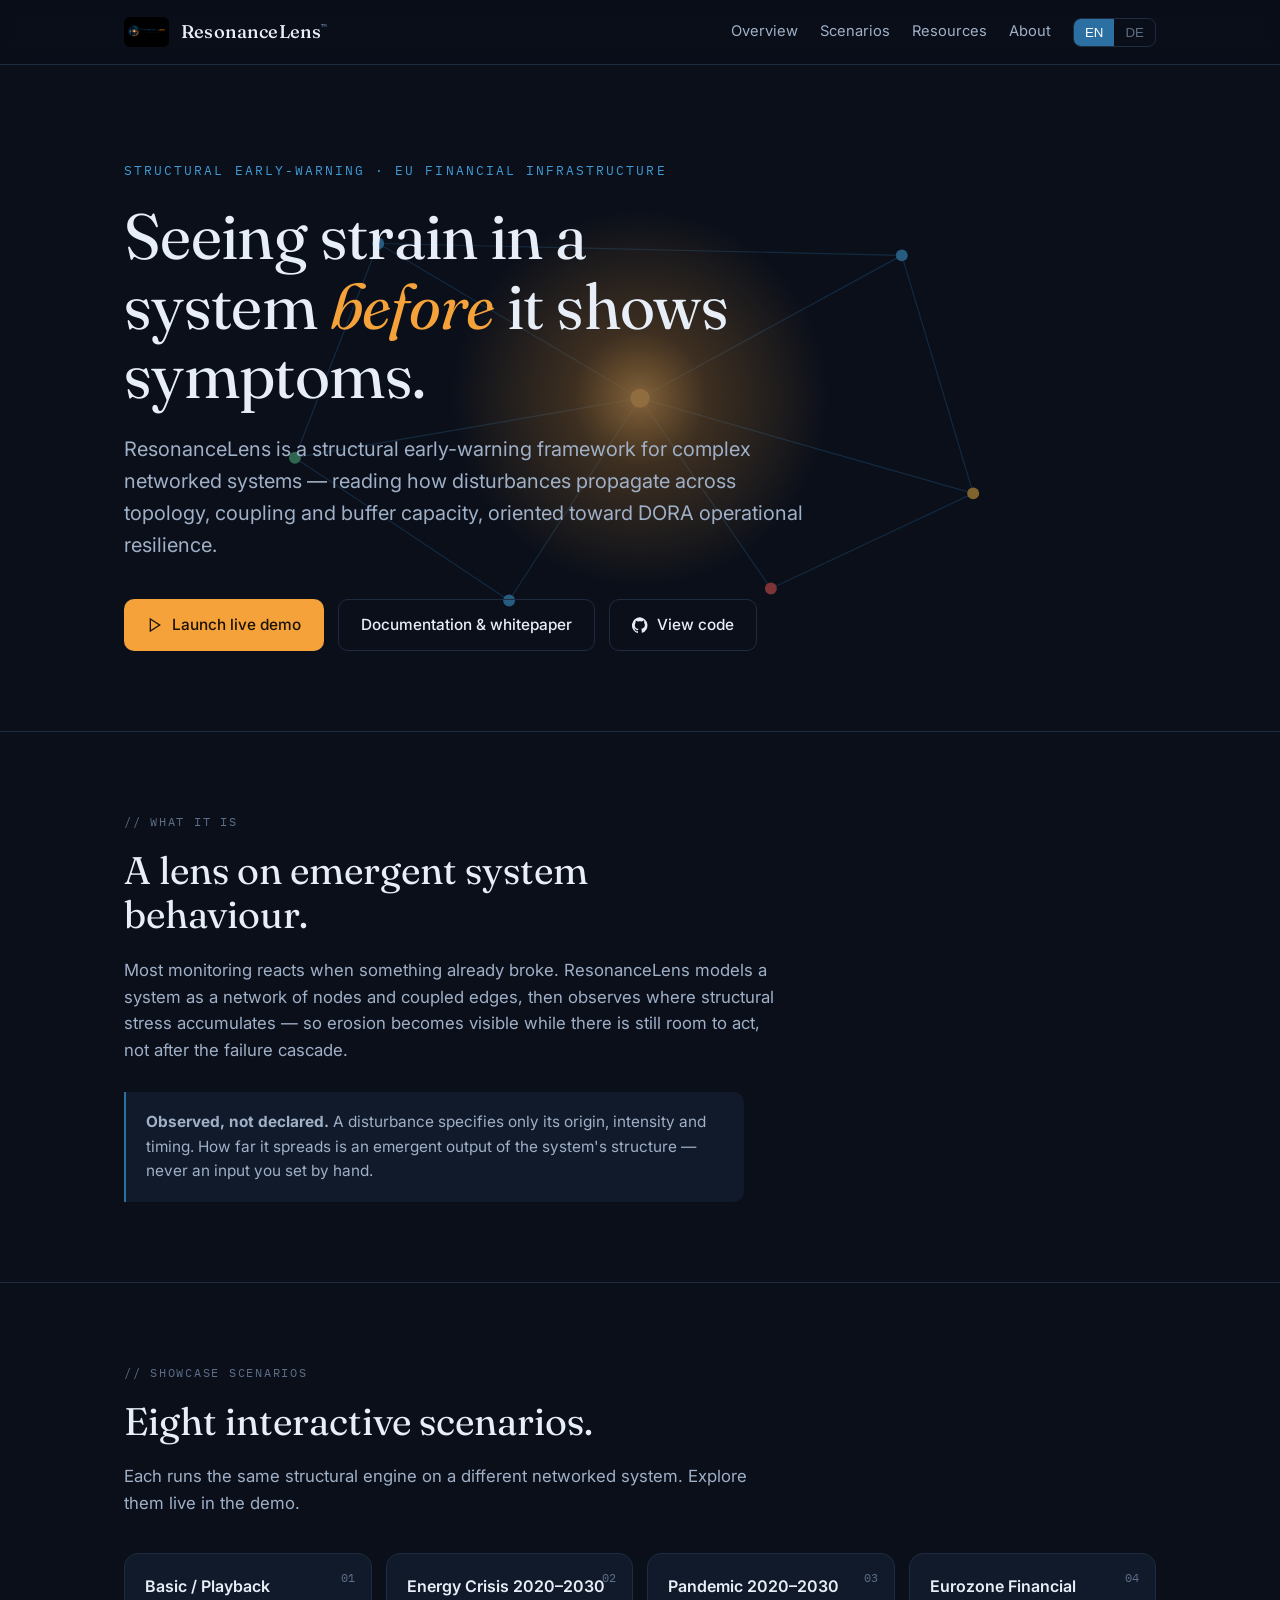
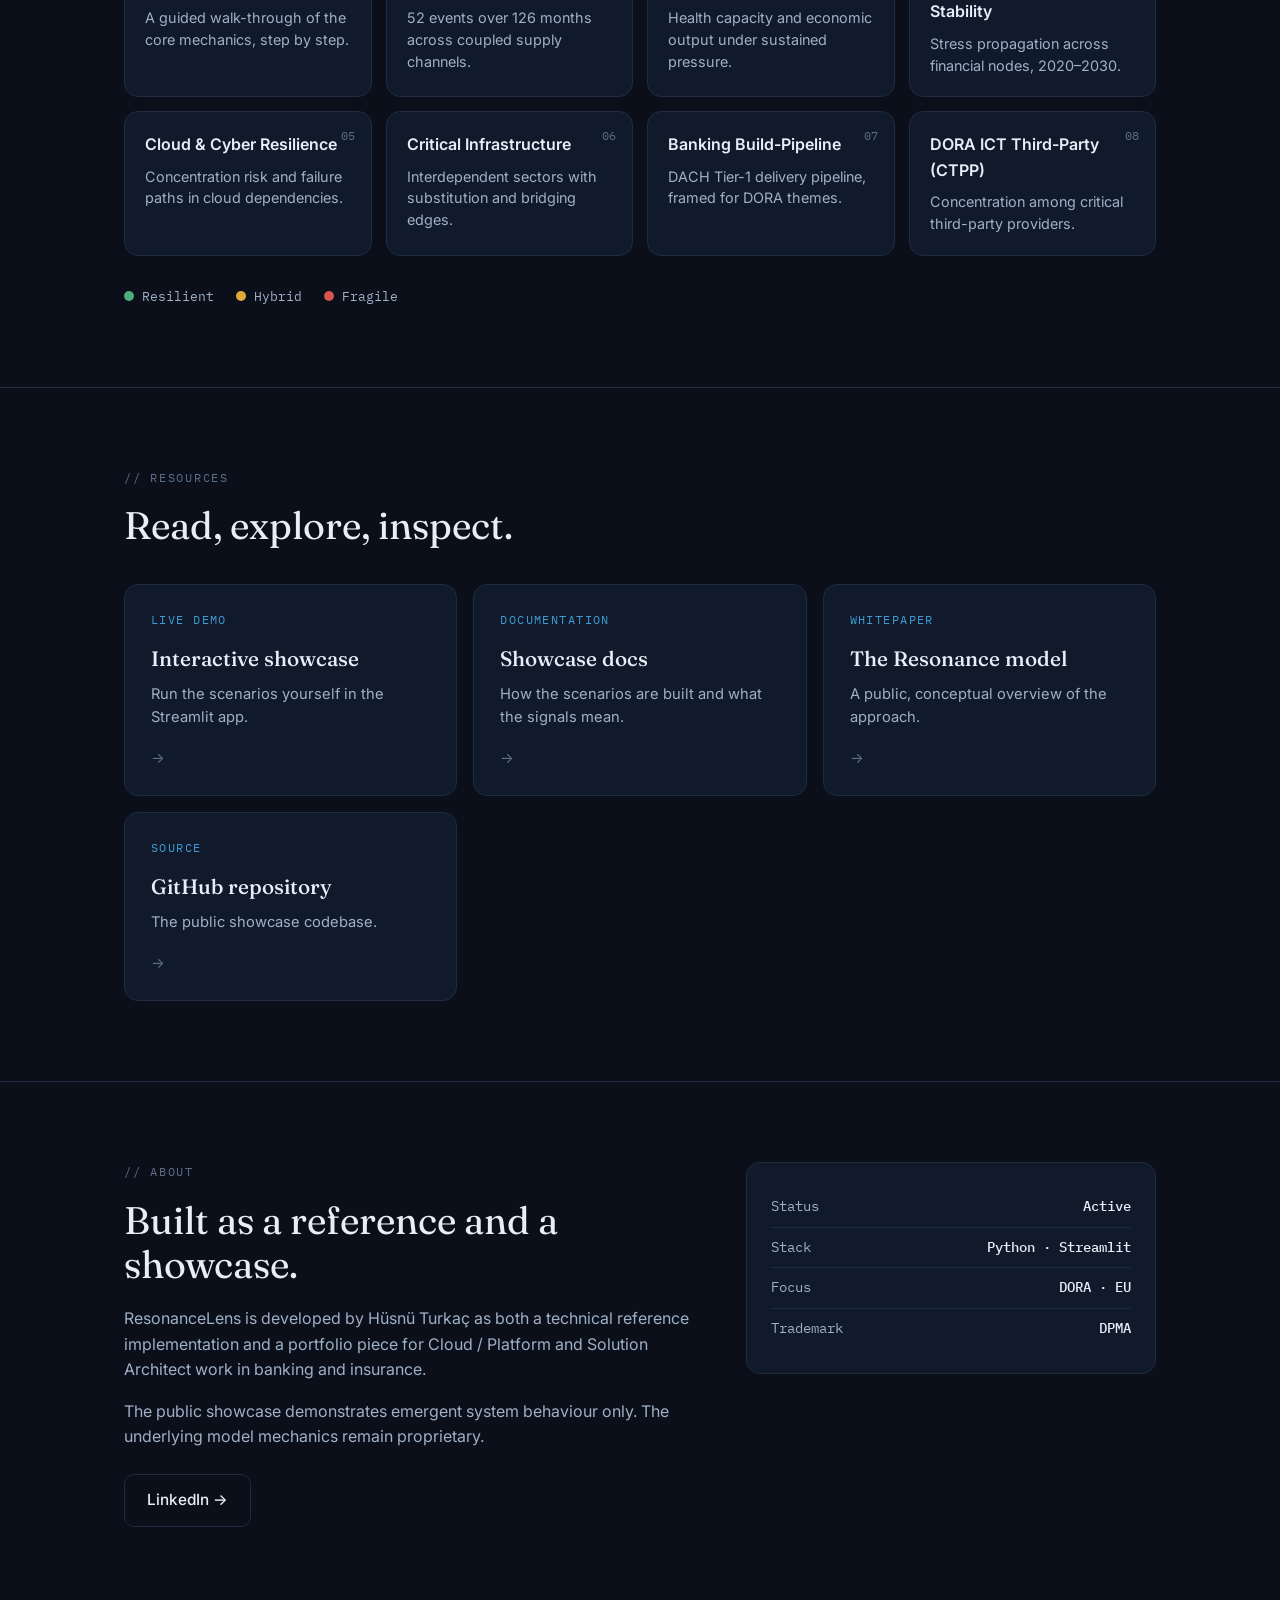
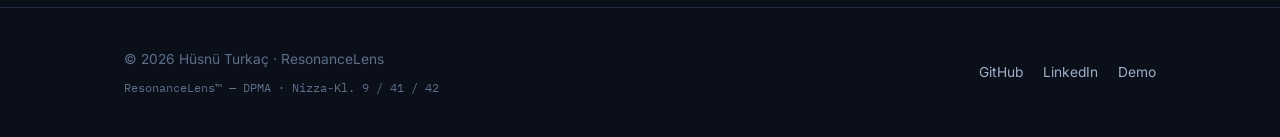
==== index.html @ 5c9d03ac "Initial commit: bilingual landing page, docs, whitepaper series" ====
<!DOCTYPE html>
<html lang="en">
<head>
<meta charset="UTF-8" />
<meta name="viewport" content="width=device-width, initial-scale=1.0" />
<title>ResonanceLens — Structural early-warning for networked systems</title>
<meta name="description" content="ResonanceLens is a structural early-warning framework for complex networked systems, oriented toward EU financial infrastructure and DORA resilience." />

<!-- Open Graph -->
<meta property="og:title" content="ResonanceLens" />
<meta property="og:description" content="Structural early-warning framework for complex networked systems." />
<meta property="og:type" content="website" />

<!-- Fonts: Fraunces (display serif), Inter (body), IBM Plex Mono (data/labels) -->
<link rel="preconnect" href="https://fonts.googleapis.com" />
<link rel="preconnect" href="https://fonts.gstatic.com" crossorigin />
<link href="https://fonts.googleapis.com/css2?family=Fraunces:opsz,wght@9..144,400;9..144,500;9..144,600&family=Inter:wght@400;500;600&family=IBM+Plex+Mono:wght@400;500&display=swap" rel="stylesheet" />

<style>
:root{
  /* Palette derived from the ResonanceLens logo */
  --bg:        #0a0f1a;   /* deep navy ground */
  --bg-soft:   #111a2b;   /* panel surface */
  --ink:       #e8eef7;   /* primary text */
  --ink-dim:   #9fb0c7;   /* secondary text */
  --ink-faint: #5d6f88;   /* captions */
  --cool:      #3f9bd6;   /* cool blue accent (logo ring) */
  --cool-deep: #2c6fa3;
  --core:      #f5a23b;   /* warm resonance core (logo center) */
  --core-glow: #ffba5c;
  /* path states */
  --resilient: #4cae7d;
  --hybrid:    #e0a93c;
  --fragile:   #d9534f;
  --line:      #1e2b40;
  --radius:    14px;
  --maxw:      1080px;
}
*{box-sizing:border-box;margin:0;padding:0}
html{scroll-behavior:smooth}
body{
  background:var(--bg);
  color:var(--ink);
  font-family:"Inter",system-ui,sans-serif;
  line-height:1.6;
  -webkit-font-smoothing:antialiased;
  overflow-x:hidden;
}
a{color:inherit;text-decoration:none}
.wrap{max-width:var(--maxw);margin:0 auto;padding:0 24px}

/* ---------- language toggle ---------- */
/* hide the language that is NOT active; the active one keeps its natural display */
html[lang="en"] [data-lang="de"]{display:none}
html[lang="de"] [data-lang="en"]{display:none}

/* ---------- header ---------- */
header{
  position:sticky;top:0;z-index:50;
  backdrop-filter:blur(10px);
  background:rgba(10,15,26,.72);
  border-bottom:1px solid var(--line);
}
.nav{display:flex;align-items:center;justify-content:space-between;height:64px}
.brand{display:flex;align-items:center;gap:12px;font-family:"Fraunces",serif;font-weight:500;font-size:1.15rem;letter-spacing:.01em}
.brand img{height:30px;width:auto;border-radius:6px}
.brand .tm{font-size:.6rem;color:var(--ink-faint);font-family:"IBM Plex Mono",monospace;vertical-align:super}
.nav-right{display:flex;align-items:center;gap:22px}
.nav-links{display:flex;gap:22px;font-size:.92rem;color:var(--ink-dim)}
.nav-links a:hover{color:var(--ink)}
.langtoggle{display:flex;border:1px solid var(--line);border-radius:8px;overflow:hidden;font-family:"IBM Plex Mono",monospace;font-size:.78rem}
.langtoggle button{
  background:transparent;color:var(--ink-faint);border:none;
  padding:6px 11px;cursor:pointer;transition:.15s;
}
.langtoggle button.active{background:var(--cool-deep);color:#fff}
@media(max-width:680px){.nav-links{display:none}}

/* ---------- hero ---------- */
.hero{position:relative;padding:96px 0 80px;overflow:hidden}
.hero-graph{position:absolute;inset:0;width:100%;height:100%;z-index:0;opacity:.55}
.hero .wrap{position:relative;z-index:1}
.eyebrow{
  font-family:"IBM Plex Mono",monospace;font-size:.8rem;letter-spacing:.16em;
  text-transform:uppercase;color:var(--cool);margin-bottom:20px;
}
h1{
  font-family:"Fraunces",serif;font-weight:400;
  font-size:clamp(2.4rem,5.5vw,4rem);line-height:1.08;letter-spacing:-.01em;
  max-width:16ch;margin-bottom:24px;
}
h1 em{font-style:italic;color:var(--core)}
.lede{font-size:clamp(1.05rem,2vw,1.25rem);color:var(--ink-dim);max-width:54ch;margin-bottom:38px}
.cta-row{display:flex;flex-wrap:wrap;gap:14px}
.btn{
  display:inline-flex;align-items:center;gap:9px;
  padding:13px 22px;border-radius:10px;font-weight:500;font-size:.96rem;
  transition:.18s;border:1px solid transparent;
}
.btn-primary{background:var(--core);color:#1a1205}
.btn-primary:hover{background:var(--core-glow);transform:translateY(-1px)}
.btn-ghost{border-color:var(--line);color:var(--ink)}
.btn-ghost:hover{border-color:var(--cool);color:var(--cool)}
.btn svg{width:16px;height:16px}

/* ---------- section scaffolding ---------- */
section{padding:80px 0;border-top:1px solid var(--line)}
.sec-label{
  font-family:"IBM Plex Mono",monospace;font-size:.78rem;letter-spacing:.14em;
  text-transform:uppercase;color:var(--ink-faint);margin-bottom:16px;
}
h2{font-family:"Fraunces",serif;font-weight:400;font-size:clamp(1.7rem,3.5vw,2.4rem);line-height:1.15;margin-bottom:20px;max-width:20ch}
.sec-intro{color:var(--ink-dim);max-width:60ch;font-size:1.05rem}

/* ---------- what-it-is ---------- */
.note{
  margin-top:28px;padding:18px 20px;border-left:2px solid var(--cool-deep);
  background:var(--bg-soft);border-radius:0 10px 10px 0;color:var(--ink-dim);font-size:.96rem;max-width:62ch;
}

/* ---------- scenario grid ---------- */
.grid{display:grid;grid-template-columns:repeat(auto-fill,minmax(230px,1fr));gap:14px;margin-top:36px}
.card{
  background:var(--bg-soft);border:1px solid var(--line);border-radius:var(--radius);
  padding:20px;transition:.18s;position:relative;overflow:hidden;
}
.card:hover{border-color:var(--cool-deep);transform:translateY(-2px)}
.card .dot{width:9px;height:9px;border-radius:50%;display:inline-block;margin-right:8px}
.card h3{font-size:1rem;font-weight:600;margin-bottom:8px;display:flex;align-items:center}
.card p{font-size:.9rem;color:var(--ink-dim);line-height:1.5}
.card .idx{position:absolute;top:14px;right:16px;font-family:"IBM Plex Mono",monospace;font-size:.75rem;color:var(--ink-faint)}

/* path legend */
.legend{display:flex;gap:22px;flex-wrap:wrap;margin-top:30px;font-family:"IBM Plex Mono",monospace;font-size:.82rem;color:var(--ink-dim)}
.legend span{display:flex;align-items:center;gap:8px}
.legend i{width:10px;height:10px;border-radius:50%;display:inline-block}

/* ---------- resources ---------- */
.res-grid{display:grid;grid-template-columns:repeat(auto-fit,minmax(260px,1fr));gap:16px;margin-top:36px}
.res{
  display:block;background:var(--bg-soft);border:1px solid var(--line);
  border-radius:var(--radius);padding:26px;transition:.18s;
}
.res:hover{border-color:var(--cool);transform:translateY(-2px)}
.res .k{font-family:"IBM Plex Mono",monospace;font-size:.74rem;letter-spacing:.12em;text-transform:uppercase;color:var(--cool);margin-bottom:12px}
.res h3{font-family:"Fraunces",serif;font-weight:500;font-size:1.3rem;margin-bottom:8px}
.res p{font-size:.92rem;color:var(--ink-dim)}
.res .arrow{margin-top:16px;color:var(--ink-faint);font-size:.9rem}

/* ---------- about ---------- */
.about{display:grid;grid-template-columns:1.4fr 1fr;gap:48px;align-items:start}
@media(max-width:760px){.about{grid-template-columns:1fr;gap:28px}}
.about p{color:var(--ink-dim);margin-bottom:16px}
.meta{background:var(--bg-soft);border:1px solid var(--line);border-radius:var(--radius);padding:24px;font-family:"IBM Plex Mono",monospace;font-size:.85rem}
.meta div{display:flex;justify-content:space-between;padding:9px 0;border-bottom:1px solid var(--line);color:var(--ink-dim)}
.meta div:last-child{border-bottom:none}
.meta b{color:var(--ink);font-weight:500}

/* ---------- footer ---------- */
footer{border-top:1px solid var(--line);padding:40px 0;color:var(--ink-faint);font-size:.86rem}
.foot{display:flex;justify-content:space-between;flex-wrap:wrap;gap:16px;align-items:center}
.foot a{color:var(--ink-dim)}
.foot a:hover{color:var(--cool)}
.tmline{font-family:"IBM Plex Mono",monospace;font-size:.76rem;color:var(--ink-faint);margin-top:8px}

@media(prefers-reduced-motion:reduce){*{animation:none!important;transition:none!important}}
:focus-visible{outline:2px solid var(--cool);outline-offset:3px;border-radius:4px}
</style>
</head>
<body>

<header>
  <div class="wrap nav">
    <a class="brand" href="#top">
      <img src="assets/logo.png" alt="ResonanceLens" />
      <span>ResonanceLens<span class="tm">™</span></span>
    </a>
    <div class="nav-right">
      <nav class="nav-links">
        <a href="#what" data-lang="en">Overview</a><a href="#what" data-lang="de">Überblick</a>
        <a href="#scenarios" data-lang="en">Scenarios</a><a href="#scenarios" data-lang="de">Szenarien</a>
        <a href="#resources" data-lang="en">Resources</a><a href="#resources" data-lang="de">Ressourcen</a>
        <a href="#about" data-lang="en">About</a><a href="#about" data-lang="de">Über</a>
      </nav>
      <div class="langtoggle" role="group" aria-label="Language">
        <button id="btn-en" class="active" onclick="setLang('en')">EN</button>
        <button id="btn-de" onclick="setLang('de')">DE</button>
      </div>
    </div>
  </div>
</header>

<main id="top">

  <!-- HERO -->
  <div class="hero">
    <svg class="hero-graph" viewBox="0 0 1080 560" preserveAspectRatio="xMidYMid slice" aria-hidden="true">
      <defs>
        <radialGradient id="core" cx="50%" cy="50%" r="50%">
          <stop offset="0%" stop-color="#ffba5c" stop-opacity="0.9"/>
          <stop offset="35%" stop-color="#f5a23b" stop-opacity="0.4"/>
          <stop offset="100%" stop-color="#f5a23b" stop-opacity="0"/>
        </radialGradient>
      </defs>
      <!-- edges -->
      <g stroke="#2c6fa3" stroke-width="1" opacity="0.5">
        <line x1="540" y1="280" x2="320" y2="150"/>
        <line x1="540" y1="280" x2="760" y2="160"/>
        <line x1="540" y1="280" x2="250" y2="330"/>
        <line x1="540" y1="280" x2="820" y2="360"/>
        <line x1="540" y1="280" x2="430" y2="450"/>
        <line x1="540" y1="280" x2="650" y2="440"/>
        <line x1="320" y1="150" x2="760" y2="160"/>
        <line x1="250" y1="330" x2="430" y2="450"/>
        <line x1="820" y1="360" x2="650" y2="440"/>
        <line x1="760" y1="160" x2="820" y2="360"/>
        <line x1="320" y1="150" x2="250" y2="330"/>
      </g>
      <!-- glow core -->
      <circle cx="540" cy="280" r="160" fill="url(#core)"/>
      <!-- nodes -->
      <g>
        <circle cx="320" cy="150" r="5" fill="#3f9bd6"/>
        <circle cx="760" cy="160" r="5" fill="#3f9bd6"/>
        <circle cx="250" cy="330" r="5" fill="#4cae7d"/>
        <circle cx="820" cy="360" r="5" fill="#e0a93c"/>
        <circle cx="430" cy="450" r="5" fill="#3f9bd6"/>
        <circle cx="650" cy="440" r="5" fill="#d9534f"/>
        <circle cx="540" cy="280" r="8" fill="#ffba5c"/>
      </g>
    </svg>

    <div class="wrap">
      <div class="eyebrow">
        <span data-lang="en">Structural early-warning · EU financial infrastructure</span>
        <span data-lang="de">Strukturelle Frühwarnung · EU-Finanzinfrastruktur</span>
      </div>
      <h1>
        <span data-lang="en">Seeing strain in a system <em>before</em> it shows symptoms.</span>
        <span data-lang="de">Belastung im System erkennen, <em>bevor</em> sie sichtbar wird.</span>
      </h1>
      <p class="lede">
        <span data-lang="en">ResonanceLens is a structural early-warning framework for complex networked systems — reading how disturbances propagate across topology, coupling and buffer capacity, oriented toward DORA operational resilience.</span>
        <span data-lang="de">ResonanceLens ist ein strukturelles Frühwarn-Framework für komplexe vernetzte Systeme — es liest, wie sich Störungen über Topologie, Kopplung und Pufferkapazität ausbreiten, ausgerichtet auf operative Resilienz nach DORA.</span>
      </p>
      <div class="cta-row">
        <a class="btn btn-primary" href="https://resonancelens.streamlit.app/" target="_blank" rel="noopener">
          <svg viewBox="0 0 24 24" fill="none" stroke="currentColor" stroke-width="2"><polygon points="5 3 19 12 5 21 5 3"/></svg>
          <span data-lang="en">Launch live demo</span><span data-lang="de">Live-Demo starten</span>
        </a>
        <a class="btn btn-ghost" href="#resources">
          <span data-lang="en">Documentation &amp; whitepaper</span><span data-lang="de">Doku &amp; Whitepaper</span>
        </a>
        <a class="btn btn-ghost" href="https://github.com/huesnue/resonancelens-showcase" target="_blank" rel="noopener">
          <svg viewBox="0 0 24 24" fill="currentColor"><path d="M12 .5A12 12 0 0 0 8.2 23.9c.6.1.8-.3.8-.6v-2c-3.3.7-4-1.6-4-1.6-.6-1.4-1.3-1.8-1.3-1.8-1.1-.7.1-.7.1-.7 1.2.1 1.8 1.2 1.8 1.2 1 1.8 2.8 1.3 3.5 1 .1-.8.4-1.3.7-1.6-2.7-.3-5.5-1.3-5.5-5.9 0-1.3.5-2.4 1.2-3.2 0-.3-.5-1.5.2-3.2 0 0 1-.3 3.3 1.2a11.5 11.5 0 0 1 6 0C17 5 18 5.3 18 5.3c.7 1.7.2 2.9.1 3.2.8.8 1.2 1.9 1.2 3.2 0 4.6-2.8 5.6-5.5 5.9.4.4.8 1.1.8 2.2v3.3c0 .3.2.7.8.6A12 12 0 0 0 12 .5Z"/></svg>
          <span data-lang="en">View code</span><span data-lang="de">Code ansehen</span>
        </a>
      </div>
    </div>
  </div>

  <!-- WHAT IT IS -->
  <section id="what">
    <div class="wrap">
      <div class="sec-label">
        <span data-lang="en">// What it is</span><span data-lang="de">// Was es ist</span>
      </div>
      <h2>
        <span data-lang="en">A lens on emergent system behaviour.</span>
        <span data-lang="de">Eine Linse auf emergentes Systemverhalten.</span>
      </h2>
      <p class="sec-intro">
        <span data-lang="en">Most monitoring reacts when something already broke. ResonanceLens models a system as a network of nodes and coupled edges, then observes where structural stress accumulates — so erosion becomes visible while there is still room to act, not after the failure cascade.</span>
        <span data-lang="de">Übliches Monitoring reagiert, wenn bereits etwas ausgefallen ist. ResonanceLens modelliert ein System als Netzwerk aus Knoten und gekoppelten Kanten und beobachtet, wo sich struktureller Stress aufbaut — sodass Erosion sichtbar wird, solange noch Handlungsspielraum besteht, nicht erst nach der Ausfallkaskade.</span>
      </p>
      <div class="note">
        <span data-lang="en"><b>Observed, not declared.</b> A disturbance specifies only its origin, intensity and timing. How far it spreads is an emergent output of the system's structure — never an input you set by hand.</span>
        <span data-lang="de"><b>Beobachtet, nicht deklariert.</b> Eine Störung gibt nur Ursprung, Intensität und zeitlichen Verlauf an. Wie weit sie sich ausbreitet, ist ein emergentes Ergebnis der Systemstruktur — kein von Hand gesetzter Eingabeparameter.</span>
      </div>
    </div>
  </section>

  <!-- SCENARIOS -->
  <section id="scenarios">
    <div class="wrap">
      <div class="sec-label">
        <span data-lang="en">// Showcase scenarios</span><span data-lang="de">// Showcase-Szenarien</span>
      </div>
      <h2>
        <span data-lang="en">Eight interactive scenarios.</span>
        <span data-lang="de">Acht interaktive Szenarien.</span>
      </h2>
      <p class="sec-intro">
        <span data-lang="en">Each runs the same structural engine on a different networked system. Explore them live in the demo.</span>
        <span data-lang="de">Jedes nutzt dieselbe strukturelle Engine an einem anderen vernetzten System. In der Demo live erkundbar.</span>
      </p>

      <div class="grid">
        <div class="card"><span class="idx">01</span><h3><span data-lang="en">Basic / Playback</span><span data-lang="de">Basis / Playback</span></h3><p><span data-lang="en">A guided walk-through of the core mechanics, step by step.</span><span data-lang="de">Eine geführte Einführung in die Kernmechanik, Schritt für Schritt.</span></p></div>
        <div class="card"><span class="idx">02</span><h3><span data-lang="en">Energy Crisis 2020–2030</span><span data-lang="de">Energiekrise 2020–2030</span></h3><p><span data-lang="en">52 events over 126 months across coupled supply channels.</span><span data-lang="de">52 Ereignisse über 126 Monate über gekoppelte Versorgungskanäle.</span></p></div>
        <div class="card"><span class="idx">03</span><h3><span data-lang="en">Pandemic 2020–2030</span><span data-lang="de">Pandemie 2020–2030</span></h3><p><span data-lang="en">Health capacity and economic output under sustained pressure.</span><span data-lang="de">Gesundheitskapazität und Wirtschaftsleistung unter Dauerdruck.</span></p></div>
        <div class="card"><span class="idx">04</span><h3><span data-lang="en">Eurozone Financial Stability</span><span data-lang="de">Eurozone-Finanzstabilität</span></h3><p><span data-lang="en">Stress propagation across financial nodes, 2020–2030.</span><span data-lang="de">Stressausbreitung über Finanzknoten, 2020–2030.</span></p></div>
        <div class="card"><span class="idx">05</span><h3><span data-lang="en">Cloud &amp; Cyber Resilience</span><span data-lang="de">Cloud- &amp; Cyber-Resilienz</span></h3><p><span data-lang="en">Concentration risk and failure paths in cloud dependencies.</span><span data-lang="de">Konzentrationsrisiko und Ausfallpfade in Cloud-Abhängigkeiten.</span></p></div>
        <div class="card"><span class="idx">06</span><h3><span data-lang="en">Critical Infrastructure</span><span data-lang="de">Kritische Infrastruktur</span></h3><p><span data-lang="en">Interdependent sectors with substitution and bridging edges.</span><span data-lang="de">Interdependente Sektoren mit Substitutions- und Brückenkanten.</span></p></div>
        <div class="card"><span class="idx">07</span><h3><span data-lang="en">Banking Build-Pipeline</span><span data-lang="de">Banking-Build-Pipeline</span></h3><p><span data-lang="en">DACH Tier-1 delivery pipeline, framed for DORA themes.</span><span data-lang="de">DACH-Tier-1-Delivery-Pipeline, ausgerichtet auf DORA-Themen.</span></p></div>
        <div class="card"><span class="idx">08</span><h3><span data-lang="en">DORA ICT Third-Party (CTPP)</span><span data-lang="de">DORA IKT-Drittparteien (CTPP)</span></h3><p><span data-lang="en">Concentration among critical third-party providers.</span><span data-lang="de">Konzentration unter kritischen Drittdienstleistern.</span></p></div>
      </div>

      <div class="legend">
        <span><i style="background:var(--resilient)"></i><span data-lang="en">Resilient</span><span data-lang="de">Resilient</span></span>
        <span><i style="background:var(--hybrid)"></i><span data-lang="en">Hybrid</span><span data-lang="de">Hybrid</span></span>
        <span><i style="background:var(--fragile)"></i><span data-lang="en">Fragile</span><span data-lang="de">Fragil</span></span>
      </div>
    </div>
  </section>

  <!-- RESOURCES -->
  <section id="resources">
    <div class="wrap">
      <div class="sec-label">
        <span data-lang="en">// Resources</span><span data-lang="de">// Ressourcen</span>
      </div>
      <h2>
        <span data-lang="en">Read, explore, inspect.</span>
        <span data-lang="de">Lesen, erkunden, prüfen.</span>
      </h2>

      <div class="res-grid">
        <a class="res" href="https://resonancelens.streamlit.app/" target="_blank" rel="noopener">
          <div class="k"><span data-lang="en">Live demo</span><span data-lang="de">Live-Demo</span></div>
          <h3><span data-lang="en">Interactive showcase</span><span data-lang="de">Interaktives Showcase</span></h3>
          <p><span data-lang="en">Run the scenarios yourself in the Streamlit app.</span><span data-lang="de">Führe die Szenarien selbst in der Streamlit-App aus.</span></p>
          <div class="arrow">→</div>
        </a>
        <a class="res" href="docs/index.html">
          <div class="k"><span data-lang="en">Documentation</span><span data-lang="de">Dokumentation</span></div>
          <h3><span data-lang="en">Showcase docs</span><span data-lang="de">Showcase-Doku</span></h3>
          <p><span data-lang="en">How the scenarios are built and what the signals mean.</span><span data-lang="de">Wie die Szenarien aufgebaut sind und was die Signale bedeuten.</span></p>
          <div class="arrow">→</div>
        </a>
        <a class="res" href="docs/whitepaper.html">
          <div class="k"><span data-lang="en">Whitepaper</span><span data-lang="de">Whitepaper</span></div>
          <h3><span data-lang="en">The Resonance model</span><span data-lang="de">Das Resonanz-Modell</span></h3>
          <p><span data-lang="en">A public, conceptual overview of the approach.</span><span data-lang="de">Ein öffentlicher, konzeptioneller Überblick über den Ansatz.</span></p>
          <div class="arrow">→</div>
        </a>
        <a class="res" href="https://github.com/huesnue/resonancelens-showcase" target="_blank" rel="noopener">
          <div class="k"><span data-lang="en">Source</span><span data-lang="de">Quellcode</span></div>
          <h3><span data-lang="en">GitHub repository</span><span data-lang="de">GitHub-Repository</span></h3>
          <p><span data-lang="en">The public showcase codebase.</span><span data-lang="de">Die öffentliche Showcase-Codebasis.</span></p>
          <div class="arrow">→</div>
        </a>
      </div>
    </div>
  </section>

  <!-- ABOUT -->
  <section id="about">
    <div class="wrap about">
      <div>
        <div class="sec-label"><span data-lang="en">// About</span><span data-lang="de">// Über</span></div>
        <h2><span data-lang="en">Built as a reference and a showcase.</span><span data-lang="de">Als Referenz und Showcase gebaut.</span></h2>
        <p>
          <span data-lang="en">ResonanceLens is developed by Hüsnü Turkaç as both a technical reference implementation and a portfolio piece for Cloud / Platform and Solution Architect work in banking and insurance.</span>
          <span data-lang="de">ResonanceLens wird von Hüsnü Turkaç entwickelt — als technische Referenzimplementierung und zugleich als Portfolio-Arbeit für Cloud-/Platform- und Solution-Architect-Tätigkeiten in Banking und Insurance.</span>
        </p>
        <p>
          <span data-lang="en">The public showcase demonstrates emergent system behaviour only. The underlying model mechanics remain proprietary.</span>
          <span data-lang="de">Das öffentliche Showcase zeigt ausschließlich emergentes Systemverhalten. Die zugrunde liegende Modellmechanik bleibt proprietär.</span>
        </p>
        <div class="cta-row" style="margin-top:24px">
          <a class="btn btn-ghost" href="https://www.linkedin.com/in/huesnue-turkac" target="_blank" rel="noopener">LinkedIn →</a>
        </div>
      </div>
      <div class="meta">
        <div><span data-lang="en">Status</span><span data-lang="de">Status</span><b><span data-lang="en">Active</span><span data-lang="de">Aktiv</span></b></div>
        <div><span>Stack</span><b>Python · Streamlit</b></div>
        <div><span data-lang="en">Focus</span><span data-lang="de">Fokus</span><b>DORA · EU</b></div>
        <div><span data-lang="en">Trademark</span><span data-lang="de">Marke</span><b>DPMA</b></div>
      </div>
    </div>
  </section>
</main>

<footer>
  <div class="wrap foot">
    <div>
      <div>© <span id="yr"></span> Hüsnü Turkaç · ResonanceLens</div>
      <div class="tmline">ResonanceLens™ — DPMA · Nizza-Kl. 9 / 41 / 42</div>
    </div>
    <div style="display:flex;gap:20px">
      <a href="https://github.com/huesnue/resonancelens-showcase" target="_blank" rel="noopener">GitHub</a>
      <a href="https://www.linkedin.com/in/huesnue-turkac" target="_blank" rel="noopener">LinkedIn</a>
      <a href="https://resonancelens.streamlit.app/" target="_blank" rel="noopener">Demo</a>
    </div>
  </div>
</footer>

<script>
function setLang(l){
  document.documentElement.lang = l;
  document.getElementById('btn-en').classList.toggle('active', l==='en');
  document.getElementById('btn-de').classList.toggle('active', l==='de');
}
// default: browser preference if German, else English
(function(){
  var nav = (navigator.language||'en').toLowerCase();
  if(nav.indexOf('de')===0){ setLang('de'); }
  document.getElementById('yr').textContent = new Date().getFullYear();
})();
</script>
</body>
</html>
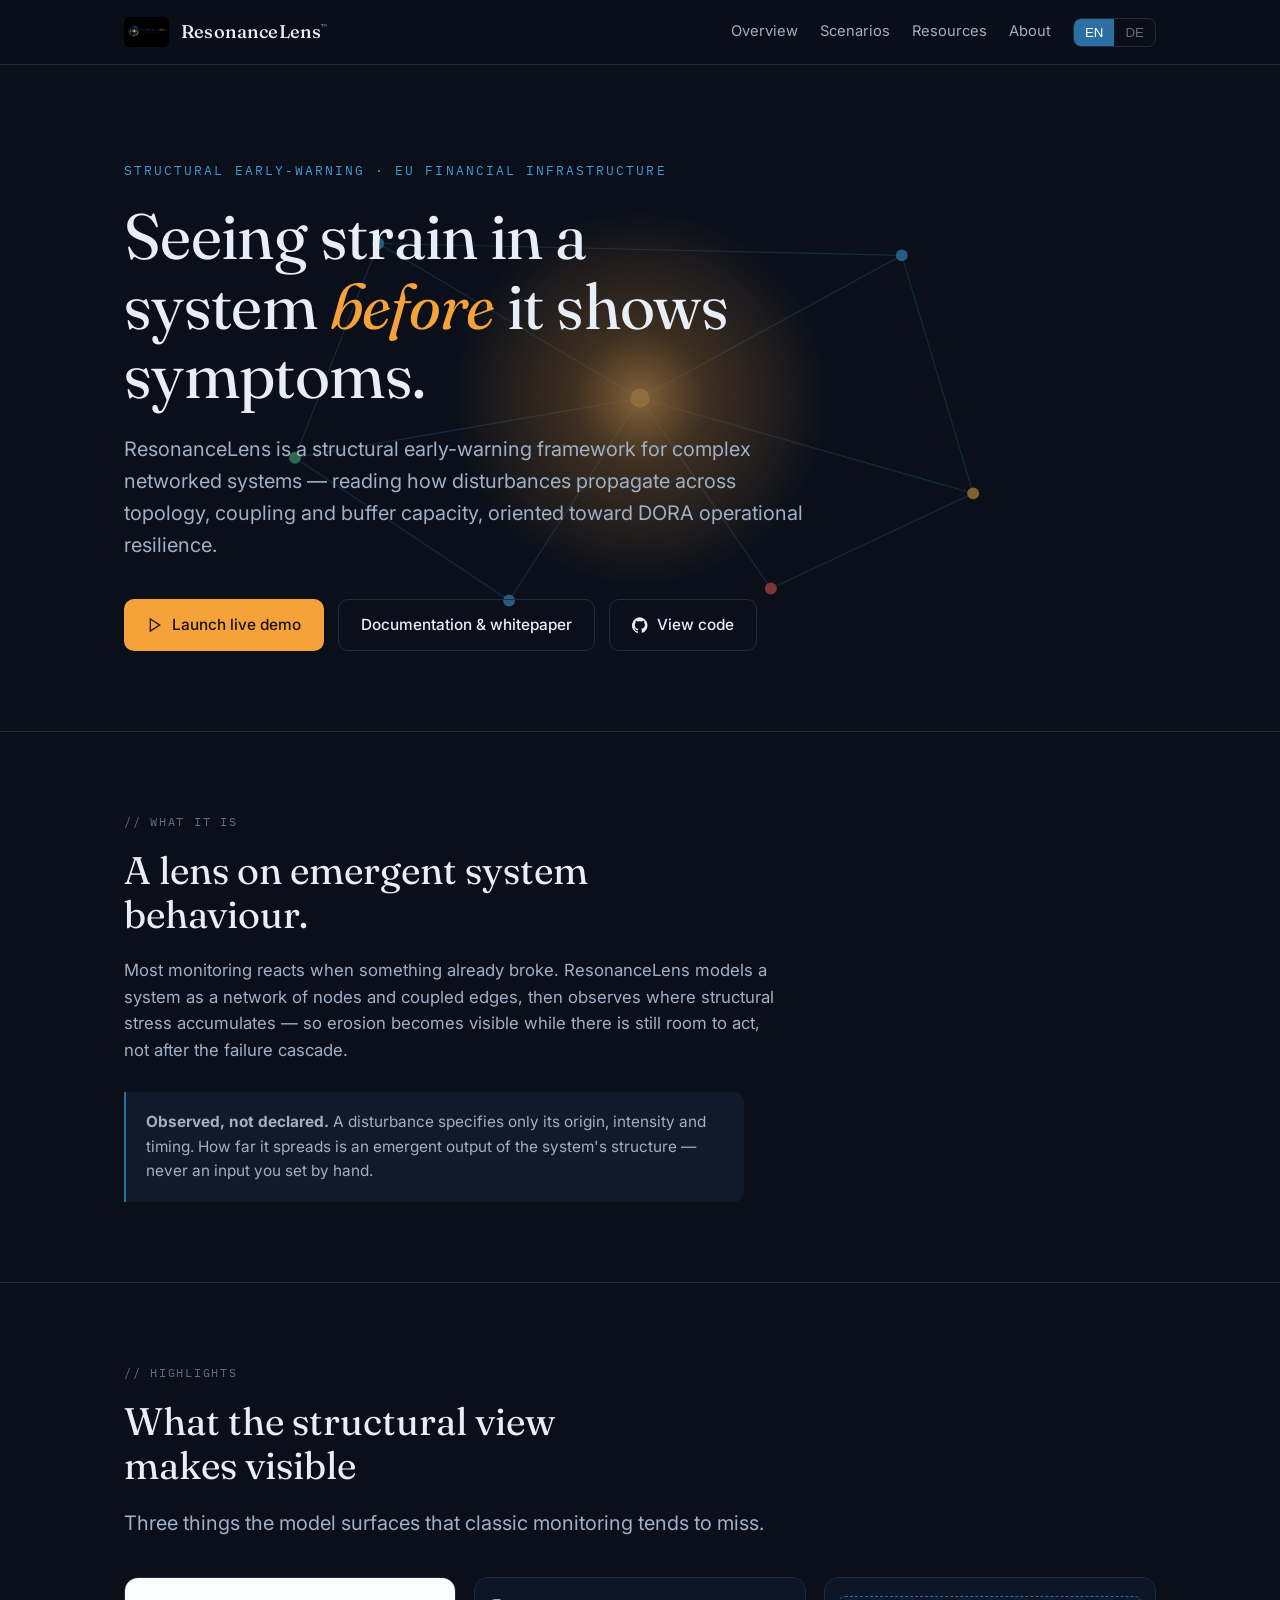
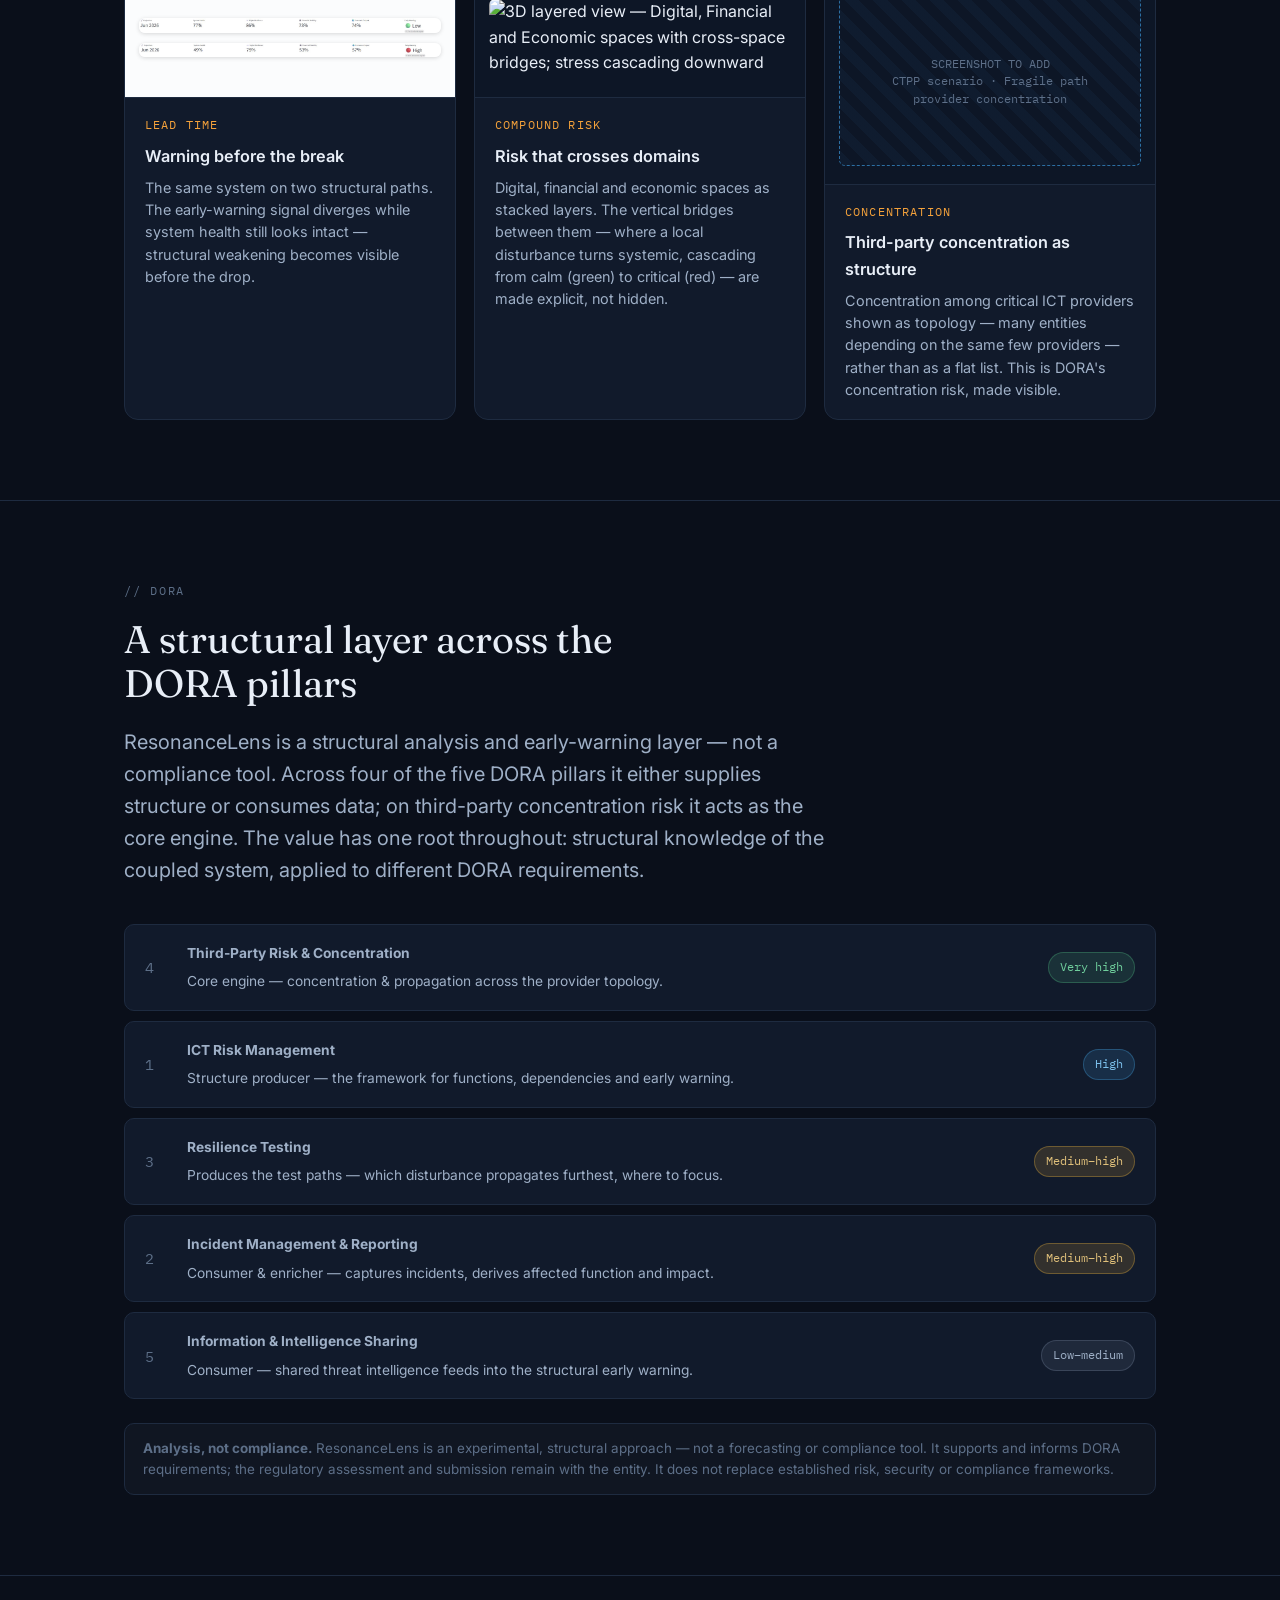
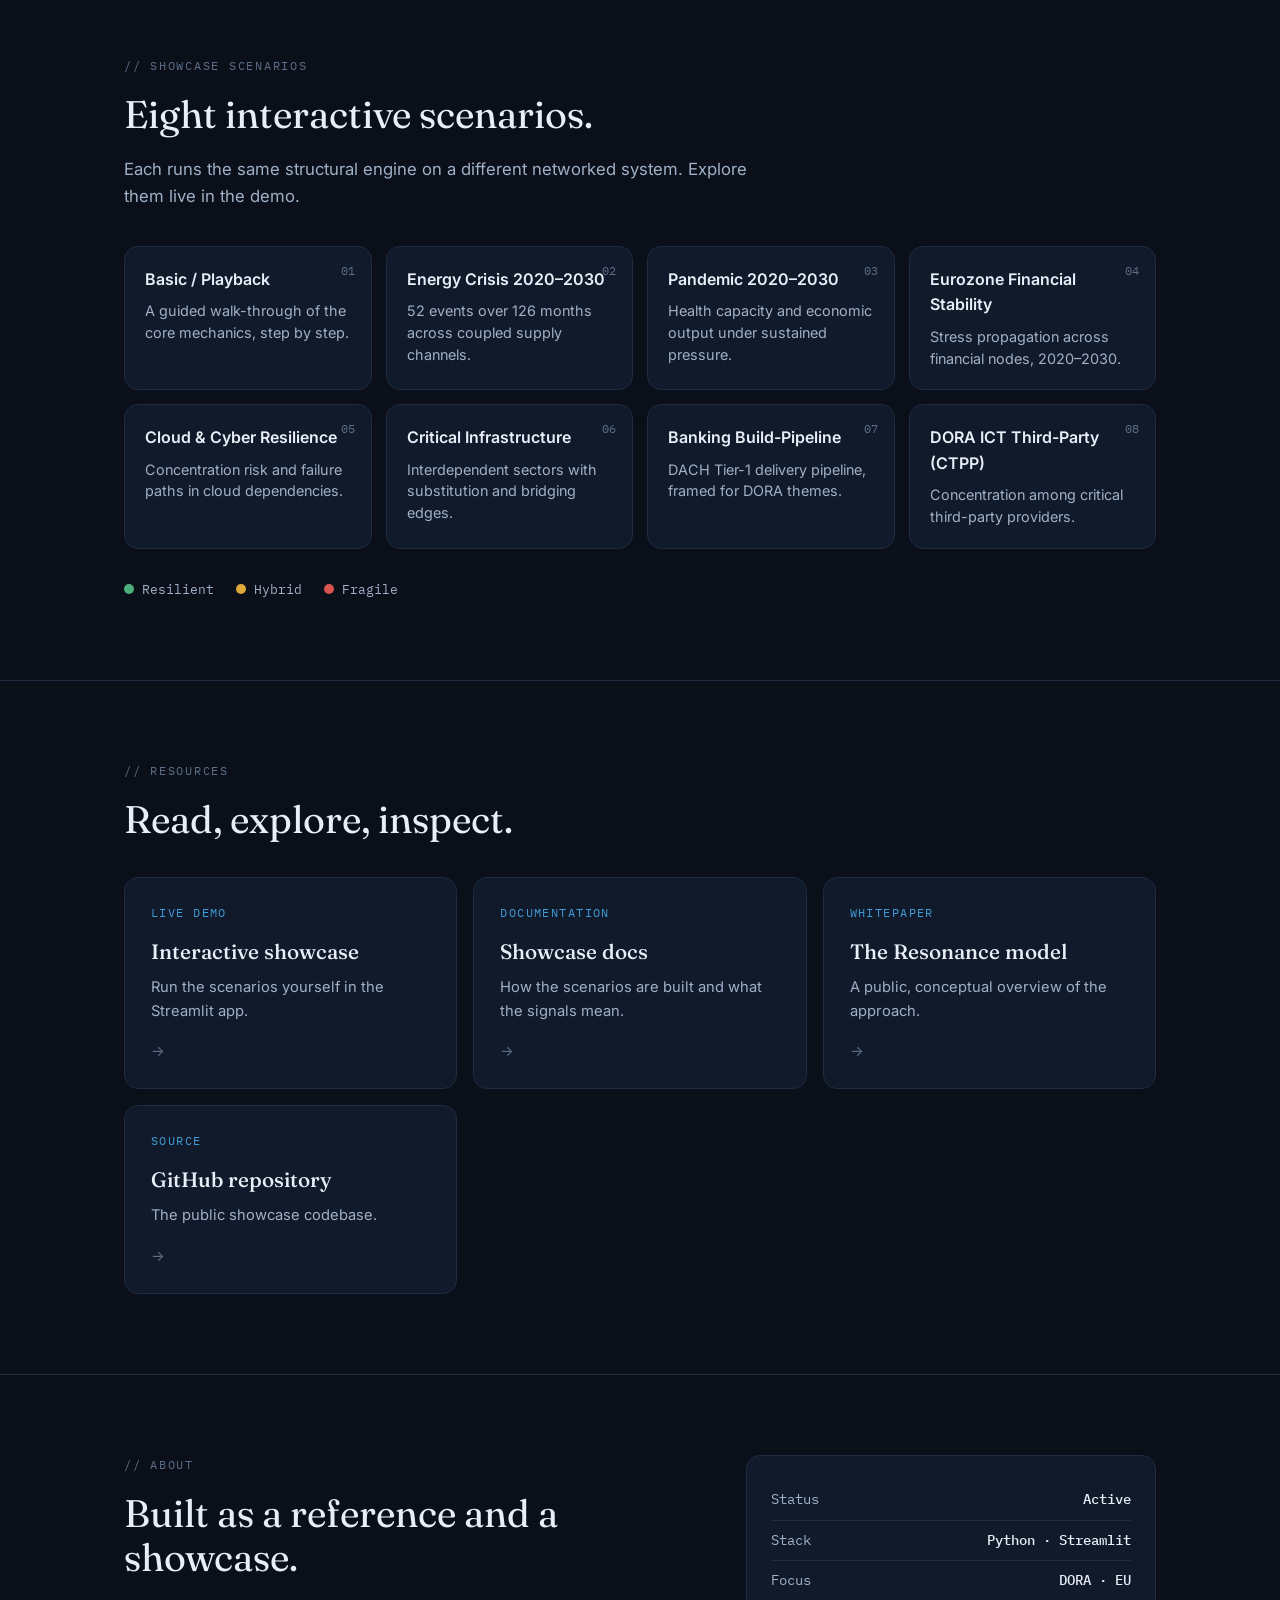
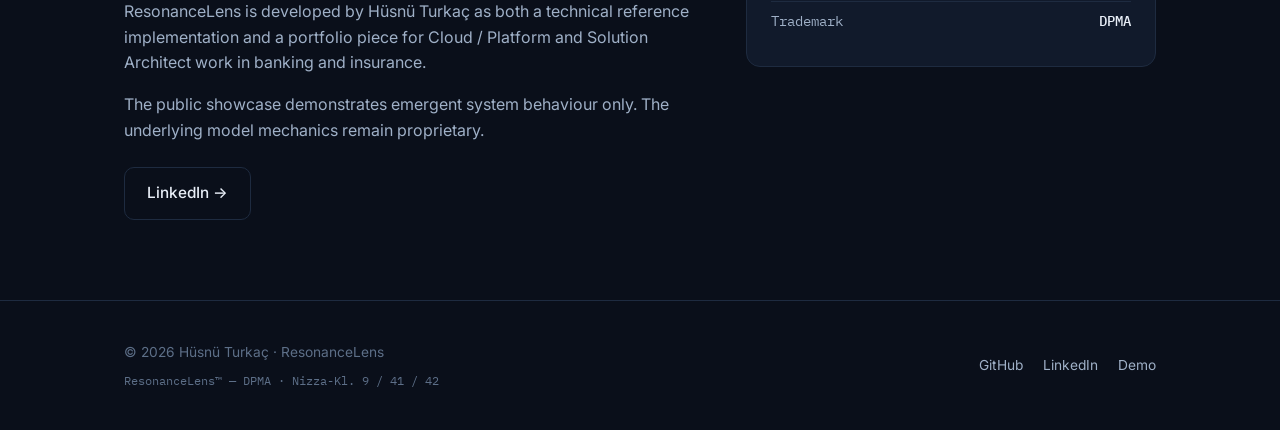
==== commit 9a683494: "Add highlight images and update index.html to include highlights section" ====
--- a/index.html
+++ b/index.html
@@ -4,7 +4,13 @@
 <meta charset="UTF-8" />
 <meta name="viewport" content="width=device-width, initial-scale=1.0" />
 <title>ResonanceLens — Structural early-warning for networked systems</title>
+<link rel="icon" type="image/svg+xml" href="assets/favicon.svg" />
+<link rel="icon" type="image/png" sizes="32x32" href="assets/favicon-32.png" />
+<link rel="icon" type="image/png" sizes="16x16" href="assets/favicon-16.png" />
+<link rel="icon" href="assets/favicon.ico" sizes="any" />
+<link rel="apple-touch-icon" href="assets/apple-touch-icon.png" />
 <meta name="description" content="ResonanceLens is a structural early-warning framework for complex networked systems, oriented toward EU financial infrastructure and DORA resilience." />
+<link rel="canonical" href="https://resonancelens.de/" />
 
 <!-- Open Graph -->
 <meta property="og:title" content="ResonanceLens" />
@@ -165,6 +171,34 @@
 
 @media(prefers-reduced-motion:reduce){*{animation:none!important;transition:none!important}}
 :focus-visible{outline:2px solid var(--cool);outline-offset:3px;border-radius:4px}
+/* ---------- highlights ---------- */
+.highlights{display:grid;grid-template-columns:repeat(auto-fit,minmax(280px,1fr));gap:18px;margin-top:36px}
+.hl{background:var(--bg-soft);border:1px solid var(--line);border-radius:var(--radius);overflow:hidden;display:flex;flex-direction:column}
+.hl .img{background:#fbfcfd;border-bottom:1px solid var(--line);padding:18px 14px;display:flex;align-items:center;justify-content:center;min-height:120px}
+.hl .img img{width:100%;height:auto;border-radius:6px;display:block}
+.hl .img.dark{background:#0d1626}
+.hl .stack{display:flex;flex-direction:column;gap:10px;width:100%}
+.hl .stack img{margin:0;box-shadow:0 1px 4px rgba(0,0,0,.15)}
+.hl .ph{aspect-ratio:16/9;width:100%;border:1px dashed var(--cool-deep);border-radius:6px;background:repeating-linear-gradient(45deg,rgba(63,155,214,.05),rgba(63,155,214,.05) 10px,transparent 10px,transparent 20px);display:flex;flex-direction:column;align-items:center;justify-content:center;gap:6px;color:var(--ink-faint);text-align:center;padding:14px;font-family:"IBM Plex Mono",monospace;font-size:.72rem;line-height:1.5}
+.hl .body{padding:18px 20px}
+.hl .body .k{font-family:"IBM Plex Mono",monospace;font-size:.72rem;letter-spacing:.1em;text-transform:uppercase;color:var(--core);margin-bottom:8px}
+.hl .body h3{font-size:1.02rem;font-weight:600;margin-bottom:8px;font-family:"Inter",sans-serif}
+.hl .body p{font-size:.9rem;color:var(--ink-dim);line-height:1.55}
+
+/* ---------- DORA pillars ---------- */
+.pillars{display:flex;flex-direction:column;gap:10px;margin-top:32px}
+.pillar{display:grid;grid-template-columns:auto 1fr auto;gap:18px;align-items:center;background:var(--bg-soft);border:1px solid var(--line);border-radius:10px;padding:16px 20px}
+.pillar .pn{font-family:"IBM Plex Mono",monospace;font-size:.95rem;color:var(--ink-faint);min-width:24px}
+.pillar .pname{min-width:0}
+.pillar .pname b{font-size:.96rem;display:block;margin-bottom:3px}
+.pillar .pname span{font-size:.86rem;color:var(--ink-dim)}
+.pillar .fit{font-family:"IBM Plex Mono",monospace;font-size:.74rem;padding:5px 11px;border-radius:20px;white-space:nowrap;text-align:center}
+.fit-vh{background:rgba(76,174,125,.16);color:#6fce9c;border:1px solid rgba(76,174,125,.35)}
+.fit-h{background:rgba(63,155,214,.16);color:#7cc0ec;border:1px solid rgba(63,155,214,.35)}
+.fit-m{background:rgba(224,169,60,.16);color:#e0c07a;border:1px solid rgba(224,169,60,.35)}
+.fit-l{background:rgba(120,135,160,.14);color:#9fb0c7;border:1px solid rgba(120,135,160,.3)}
+@media(max-width:620px){.pillar{grid-template-columns:auto 1fr;gap:10px}.pillar .fit{grid-column:2;justify-self:start;margin-top:4px}}
+.disclaimer{margin-top:24px;padding:14px 18px;border:1px solid var(--line);border-radius:10px;background:rgba(120,135,160,.06);color:var(--ink-faint);font-size:.84rem;line-height:1.55}
 </style>
 </head>
 <body>
@@ -280,6 +314,96 @@
     </div>
   </section>
 
+  <!-- HIGHLIGHTS -->
+  <section>
+    <div class="wrap">
+      <div class="sec-label"><span data-lang="en">// Highlights</span><span data-lang="de">// Highlights</span></div>
+      <h2><span data-lang="en">What the structural view makes visible</span><span data-lang="de">Was die strukturelle Sicht sichtbar macht</span></h2>
+      <p class="lede"><span data-lang="en">Three things the model surfaces that classic monitoring tends to miss.</span><span data-lang="de">Drei Dinge, die das Modell sichtbar macht, die klassisches Monitoring meist übersieht.</span></p>
+
+      <div class="highlights">
+        <!-- Highlight 1: early warning before the break -->
+        <div class="hl">
+          <div class="img stack">
+            <img src="assets/highlight-resilient.png" alt="Resilient path — System Health 77%, Early Warning Low" />
+            <img src="assets/highlight-fragile.png" alt="Fragile path — System Health 49%, Early Warning High" />
+          </div>
+          <div class="body">
+            <div class="k"><span data-lang="en">Lead time</span><span data-lang="de">Vorlaufzeit</span></div>
+            <h3><span data-lang="en">Warning before the break</span><span data-lang="de">Warnung vor dem Bruch</span></h3>
+            <p><span data-lang="en">The same system on two structural paths. The early-warning signal diverges while system health still looks intact — structural weakening becomes visible before the drop.</span><span data-lang="de">Dasselbe System auf zwei strukturellen Pfaden. Das Frühwarnsignal divergiert, während die System Health noch intakt wirkt — die strukturelle Schwächung wird vor dem Abfall sichtbar.</span></p>
+          </div>
+        </div>
+
+        <!-- Highlight 2: cross-domain -->
+        <div class="hl">
+          <div class="img dark"><img src="assets/highlight-layered.png" alt="3D layered view — Digital, Financial and Economic spaces with cross-space bridges; stress cascading downward" /></div>
+          <div class="body">
+            <div class="k"><span data-lang="en">Compound risk</span><span data-lang="de">Compound Risk</span></div>
+            <h3><span data-lang="en">Risk that crosses domains</span><span data-lang="de">Risiko, das Domänen überspringt</span></h3>
+            <p><span data-lang="en">Digital, financial and economic spaces as stacked layers. The vertical bridges between them — where a local disturbance turns systemic, cascading from calm (green) to critical (red) — are made explicit, not hidden.</span><span data-lang="de">Digitale, finanzielle und wirtschaftliche Räume als gestapelte Ebenen. Die vertikalen Brücken dazwischen — wo eine lokale Störung systemisch wird, kaskadierend von ruhig (grün) zu kritisch (rot) — werden explizit gemacht, nicht verborgen.</span></p>
+          </div>
+        </div>
+
+        <!-- Highlight 3: CTPP concentration (placeholder) -->
+        <div class="hl">
+          <div class="img dark">
+            <div class="ph">
+              <span data-lang="en">SCREENSHOT TO ADD<br>CTPP scenario · Fragile path<br>provider concentration</span><span data-lang="de">SCREENSHOT FOLGT<br>CTPP-Szenario · Pfad Fragile<br>Provider-Konzentration</span>
+            </div>
+          </div>
+          <div class="body">
+            <div class="k"><span data-lang="en">Concentration</span><span data-lang="de">Konzentration</span></div>
+            <h3><span data-lang="en">Third-party concentration as structure</span><span data-lang="de">Drittparteien-Konzentration als Struktur</span></h3>
+            <p><span data-lang="en">Concentration among critical ICT providers shown as topology — many entities depending on the same few providers — rather than as a flat list. This is DORA's concentration risk, made visible.</span><span data-lang="de">Konzentration unter kritischen IKT-Anbietern als Topologie dargestellt — viele Entities, die an denselben wenigen Anbietern hängen — statt als bloße Liste. Das ist DORAs Konzentrationsrisiko, sichtbar gemacht.</span></p>
+          </div>
+        </div>
+      </div>
+    </div>
+  </section>
+
+  <!-- DORA PILLARS -->
+  <section>
+    <div class="wrap">
+      <div class="sec-label"><span data-lang="en">// DORA</span><span data-lang="de">// DORA</span></div>
+      <h2><span data-lang="en">A structural layer across the DORA pillars</span><span data-lang="de">Eine strukturelle Schicht über die DORA-Säulen</span></h2>
+      <p class="lede"><span data-lang="en">ResonanceLens is a structural analysis and early-warning layer — not a compliance tool. Across four of the five DORA pillars it either supplies structure or consumes data; on third-party concentration risk it acts as the core engine. The value has one root throughout: structural knowledge of the coupled system, applied to different DORA requirements.</span><span data-lang="de">ResonanceLens ist eine strukturelle Analyse- und Frühwarnschicht — kein Compliance-Tool. Über vier der fünf DORA-Säulen liefert es entweder Struktur oder konsumiert Daten; beim Drittparteien-Konzentrationsrisiko wirkt es als Kern-Engine. Der Mehrwert hat überall dieselbe Wurzel: strukturelle Kenntnis des gekoppelten Systems, angewendet auf unterschiedliche DORA-Anforderungen.</span></p>
+
+      <div class="pillars">
+        <div class="pillar">
+          <div class="pn">4</div>
+          <div class="pname"><b><span data-lang="en">Third-Party Risk &amp; Concentration</span><span data-lang="de">Drittparteien- &amp; Konzentrationsrisiko</span></b><span data-lang="en">Core engine — concentration &amp; propagation across the provider topology.</span><span data-lang="de">Kern-Engine — Konzentration &amp; Ausbreitung über die Provider-Topologie.</span></div>
+          <div class="fit fit-vh"><span data-lang="en">Very high</span><span data-lang="de">Sehr hoch</span></div>
+        </div>
+        <div class="pillar">
+          <div class="pn">1</div>
+          <div class="pname"><b><span data-lang="en">ICT Risk Management</span><span data-lang="de">IKT-Risikomanagement</span></b><span data-lang="en">Structure producer — the framework for functions, dependencies and early warning.</span><span data-lang="de">Struktur-Producer — das Gerüst für Funktionen, Abhängigkeiten und Frühwarnung.</span></div>
+          <div class="fit fit-h"><span data-lang="en">High</span><span data-lang="de">Hoch</span></div>
+        </div>
+        <div class="pillar">
+          <div class="pn">3</div>
+          <div class="pname"><b><span data-lang="en">Resilience Testing</span><span data-lang="de">Resilienz-Tests</span></b><span data-lang="en">Produces the test paths — which disturbance propagates furthest, where to focus.</span><span data-lang="de">Producer der Test-Pfade — welche Störung am weitesten propagiert, wo zu fokussieren ist.</span></div>
+          <div class="fit fit-m"><span data-lang="en">Medium–high</span><span data-lang="de">Mittel–hoch</span></div>
+        </div>
+        <div class="pillar">
+          <div class="pn">2</div>
+          <div class="pname"><b><span data-lang="en">Incident Management &amp; Reporting</span><span data-lang="de">Incident-Management &amp; Reporting</span></b><span data-lang="en">Consumer &amp; enricher — captures incidents, derives affected function and impact.</span><span data-lang="de">Consumer &amp; Anreicherer — erfasst Incidents, leitet betroffene Funktion und Auswirkung ab.</span></div>
+          <div class="fit fit-m"><span data-lang="en">Medium–high</span><span data-lang="de">Mittel–hoch</span></div>
+        </div>
+        <div class="pillar">
+          <div class="pn">5</div>
+          <div class="pname"><b><span data-lang="en">Information &amp; Intelligence Sharing</span><span data-lang="de">Information &amp; Intelligence Sharing</span></b><span data-lang="en">Consumer — shared threat intelligence feeds into the structural early warning.</span><span data-lang="de">Consumer — geteilte Threat-Intelligence fließt in die strukturelle Frühwarnung ein.</span></div>
+          <div class="fit fit-l"><span data-lang="en">Low–medium</span><span data-lang="de">Gering–mittel</span></div>
+        </div>
+      </div>
+
+      <div class="disclaimer">
+        <span data-lang="en"><b>Analysis, not compliance.</b> ResonanceLens is an experimental, structural approach — not a forecasting or compliance tool. It supports and informs DORA requirements; the regulatory assessment and submission remain with the entity. It does not replace established risk, security or compliance frameworks.</span>
+        <span data-lang="de"><b>Analyse, nicht Compliance.</b> ResonanceLens ist ein experimenteller, struktureller Ansatz — kein Prognose- oder Compliance-Tool. Es unterstützt und informiert DORA-Anforderungen; die regulatorische Bewertung und Einreichung bleiben beim Unternehmen. Es ersetzt keine etablierten Risiko-, Security- oder Compliance-Frameworks.</span>
+      </div>
+    </div>
+  </section>
+
   <!-- SCENARIOS -->
   <section id="scenarios">
     <div class="wrap">
@@ -410,4 +534,4 @@
 })();
 </script>
 </body>
-</html>
+</html>
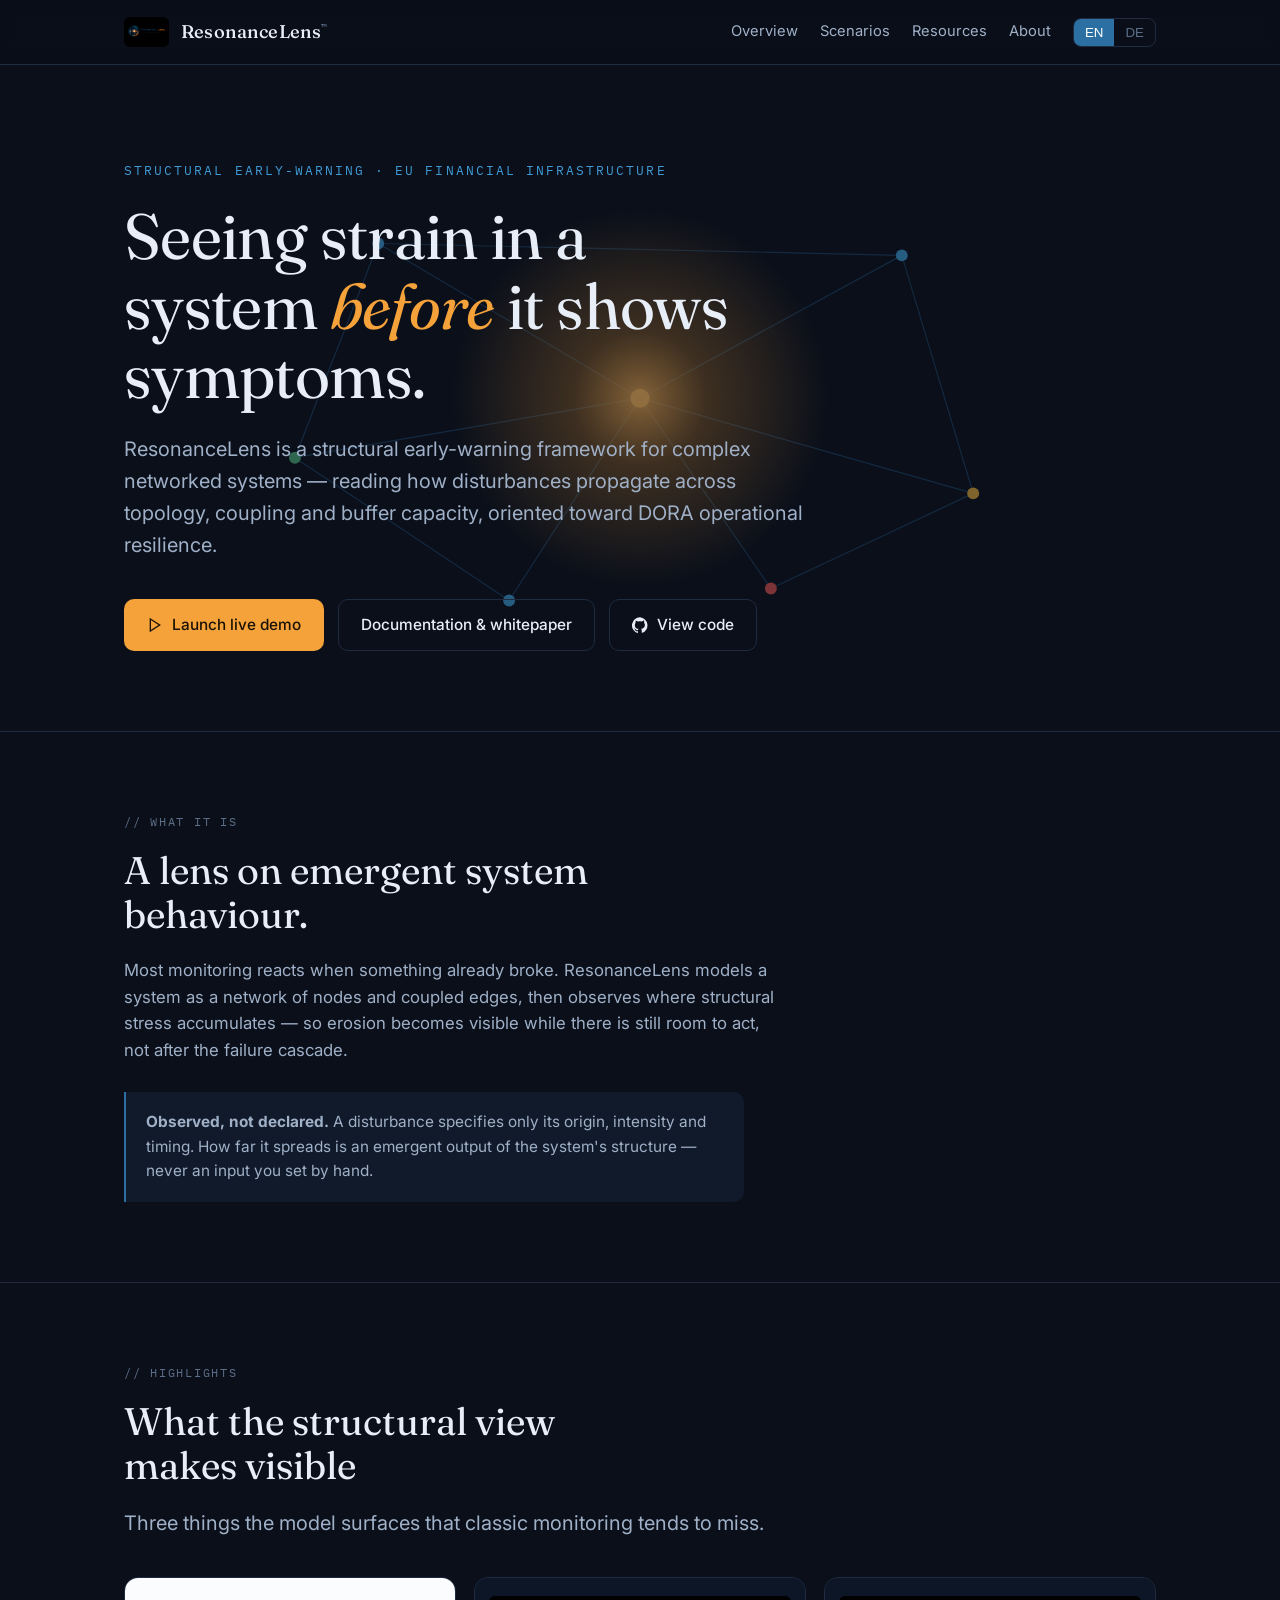
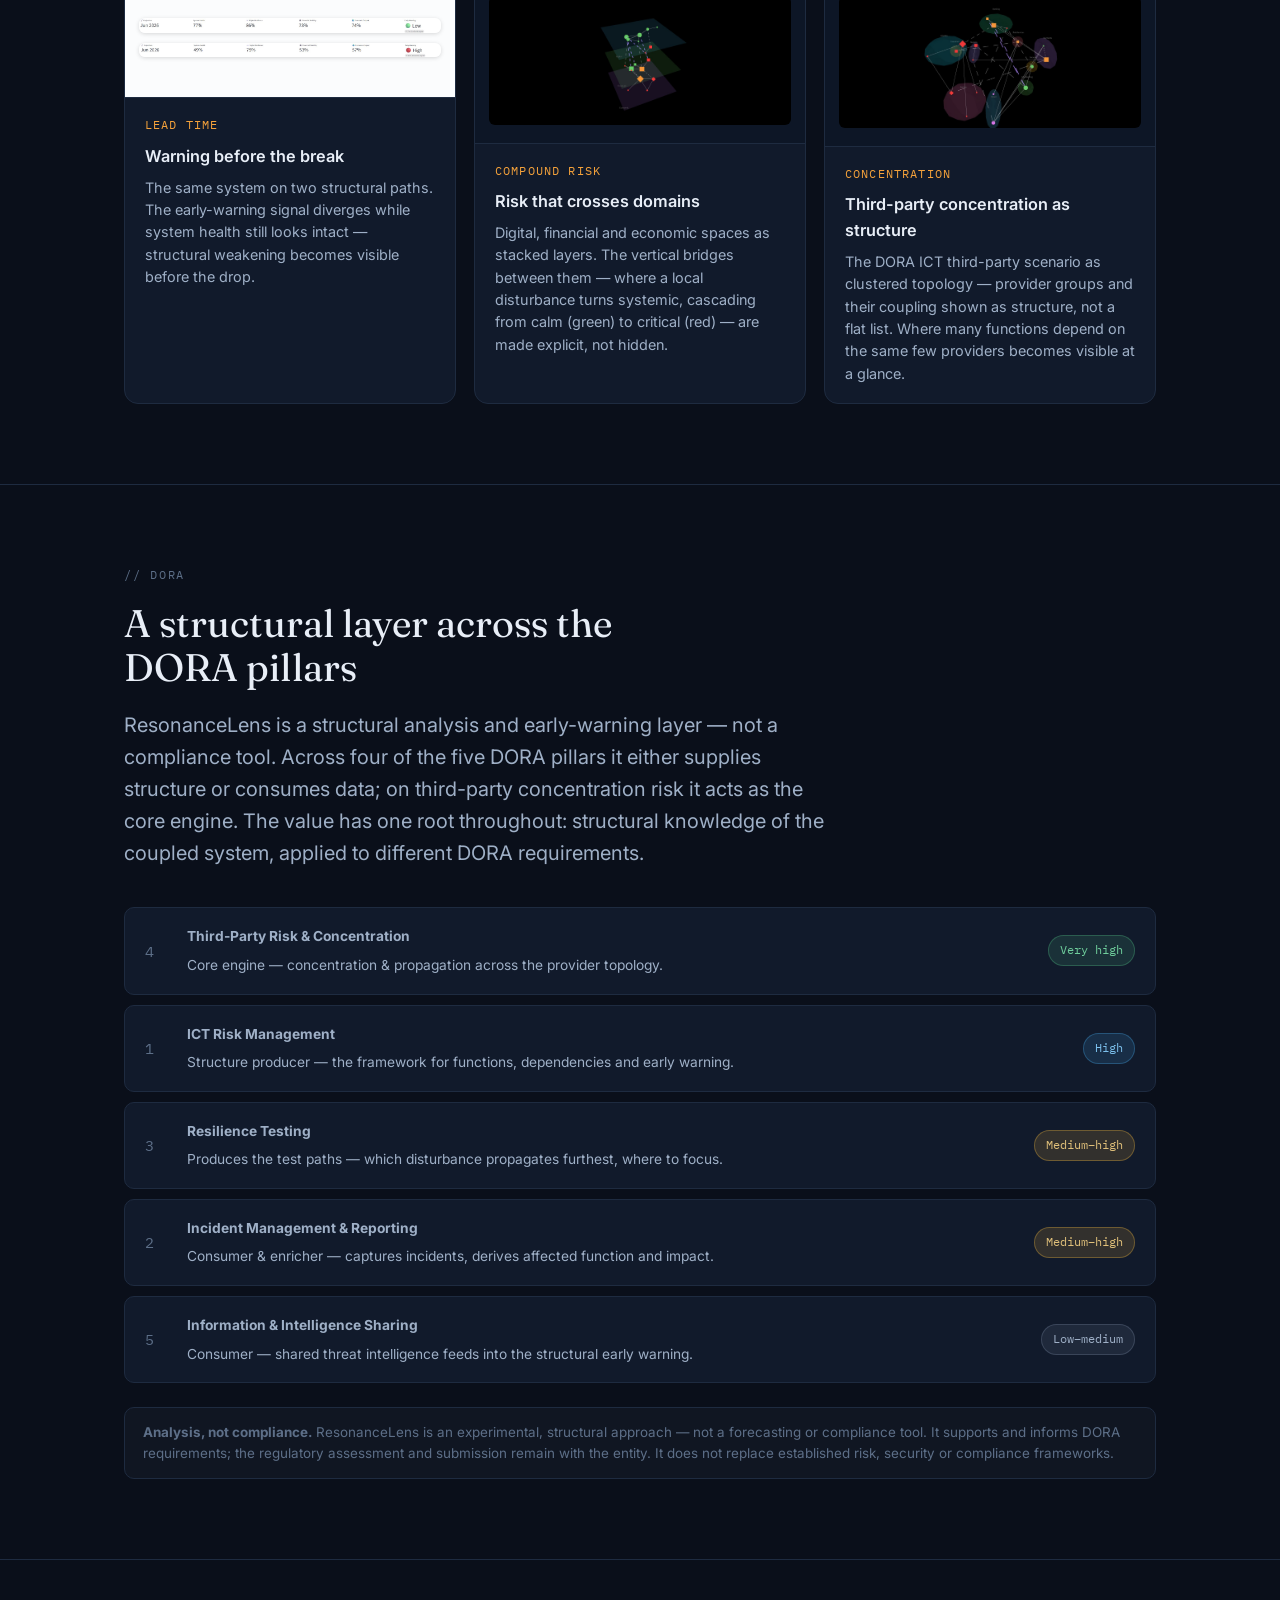
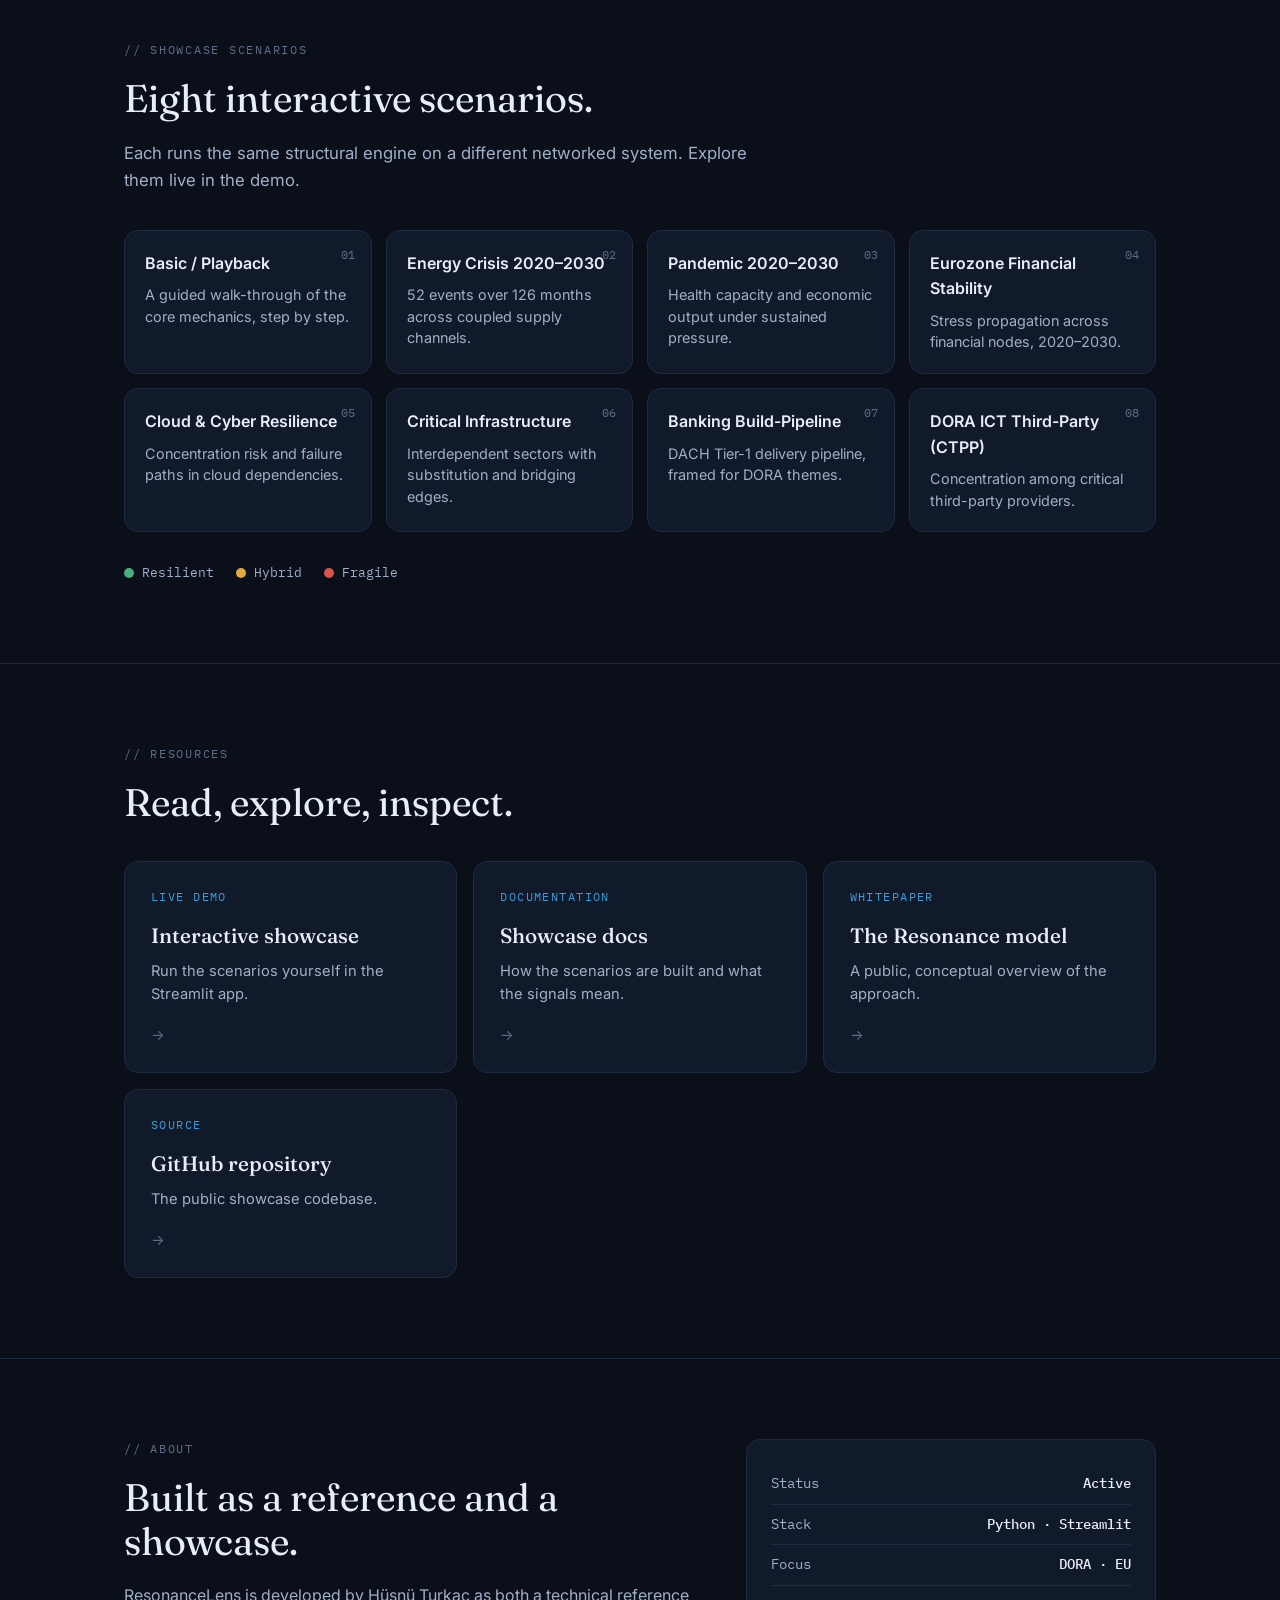
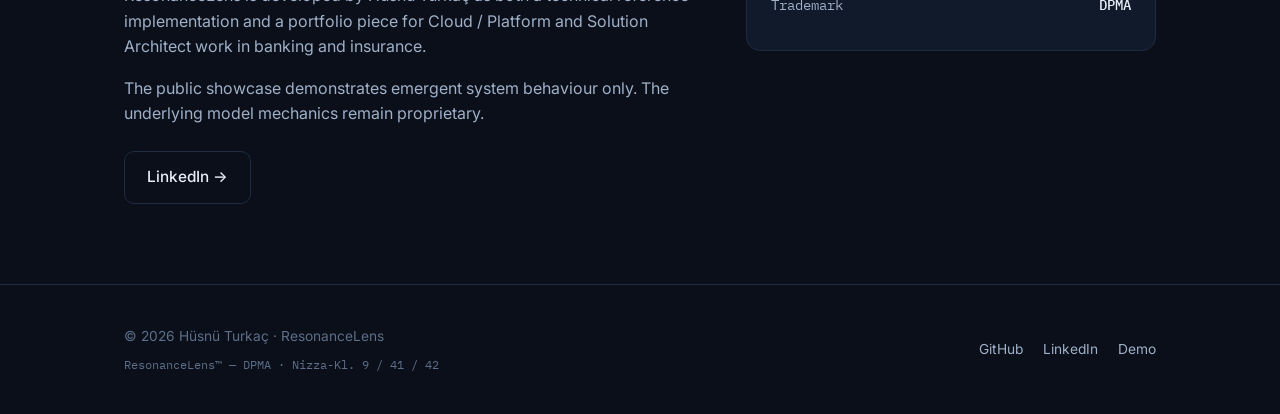
==== commit de740747: "Add highlight images for CTPP concentration and 3D clustering view" ====
--- a/index.html
+++ b/index.html
@@ -345,17 +345,13 @@
           </div>
         </div>
 
-        <!-- Highlight 3: CTPP concentration (placeholder) -->
+        <!-- Highlight 3: CTPP concentration -->
         <div class="hl">
-          <div class="img dark">
-            <div class="ph">
-              <span data-lang="en">SCREENSHOT TO ADD<br>CTPP scenario · Fragile path<br>provider concentration</span><span data-lang="de">SCREENSHOT FOLGT<br>CTPP-Szenario · Pfad Fragile<br>Provider-Konzentration</span>
-            </div>
-          </div>
+          <div class="img dark"><img src="assets/highlight-ctpp.png" alt="3D clustering view of the DORA ICT third-party scenario — provider clusters (Banking, Cloud, Payments, Security…) with a cross-space bridge" /></div>
           <div class="body">
             <div class="k"><span data-lang="en">Concentration</span><span data-lang="de">Konzentration</span></div>
             <h3><span data-lang="en">Third-party concentration as structure</span><span data-lang="de">Drittparteien-Konzentration als Struktur</span></h3>
-            <p><span data-lang="en">Concentration among critical ICT providers shown as topology — many entities depending on the same few providers — rather than as a flat list. This is DORA's concentration risk, made visible.</span><span data-lang="de">Konzentration unter kritischen IKT-Anbietern als Topologie dargestellt — viele Entities, die an denselben wenigen Anbietern hängen — statt als bloße Liste. Das ist DORAs Konzentrationsrisiko, sichtbar gemacht.</span></p>
+            <p><span data-lang="en">The DORA ICT third-party scenario as clustered topology — provider groups and their coupling shown as structure, not a flat list. Where many functions depend on the same few providers becomes visible at a glance.</span><span data-lang="de">Das DORA-IKT-Drittparteien-Szenario als geclusterte Topologie — Anbietergruppen und ihre Kopplung als Struktur dargestellt, nicht als bloße Liste. Wo viele Funktionen an denselben wenigen Anbietern hängen, wird auf einen Blick sichtbar.</span></p>
           </div>
         </div>
       </div>
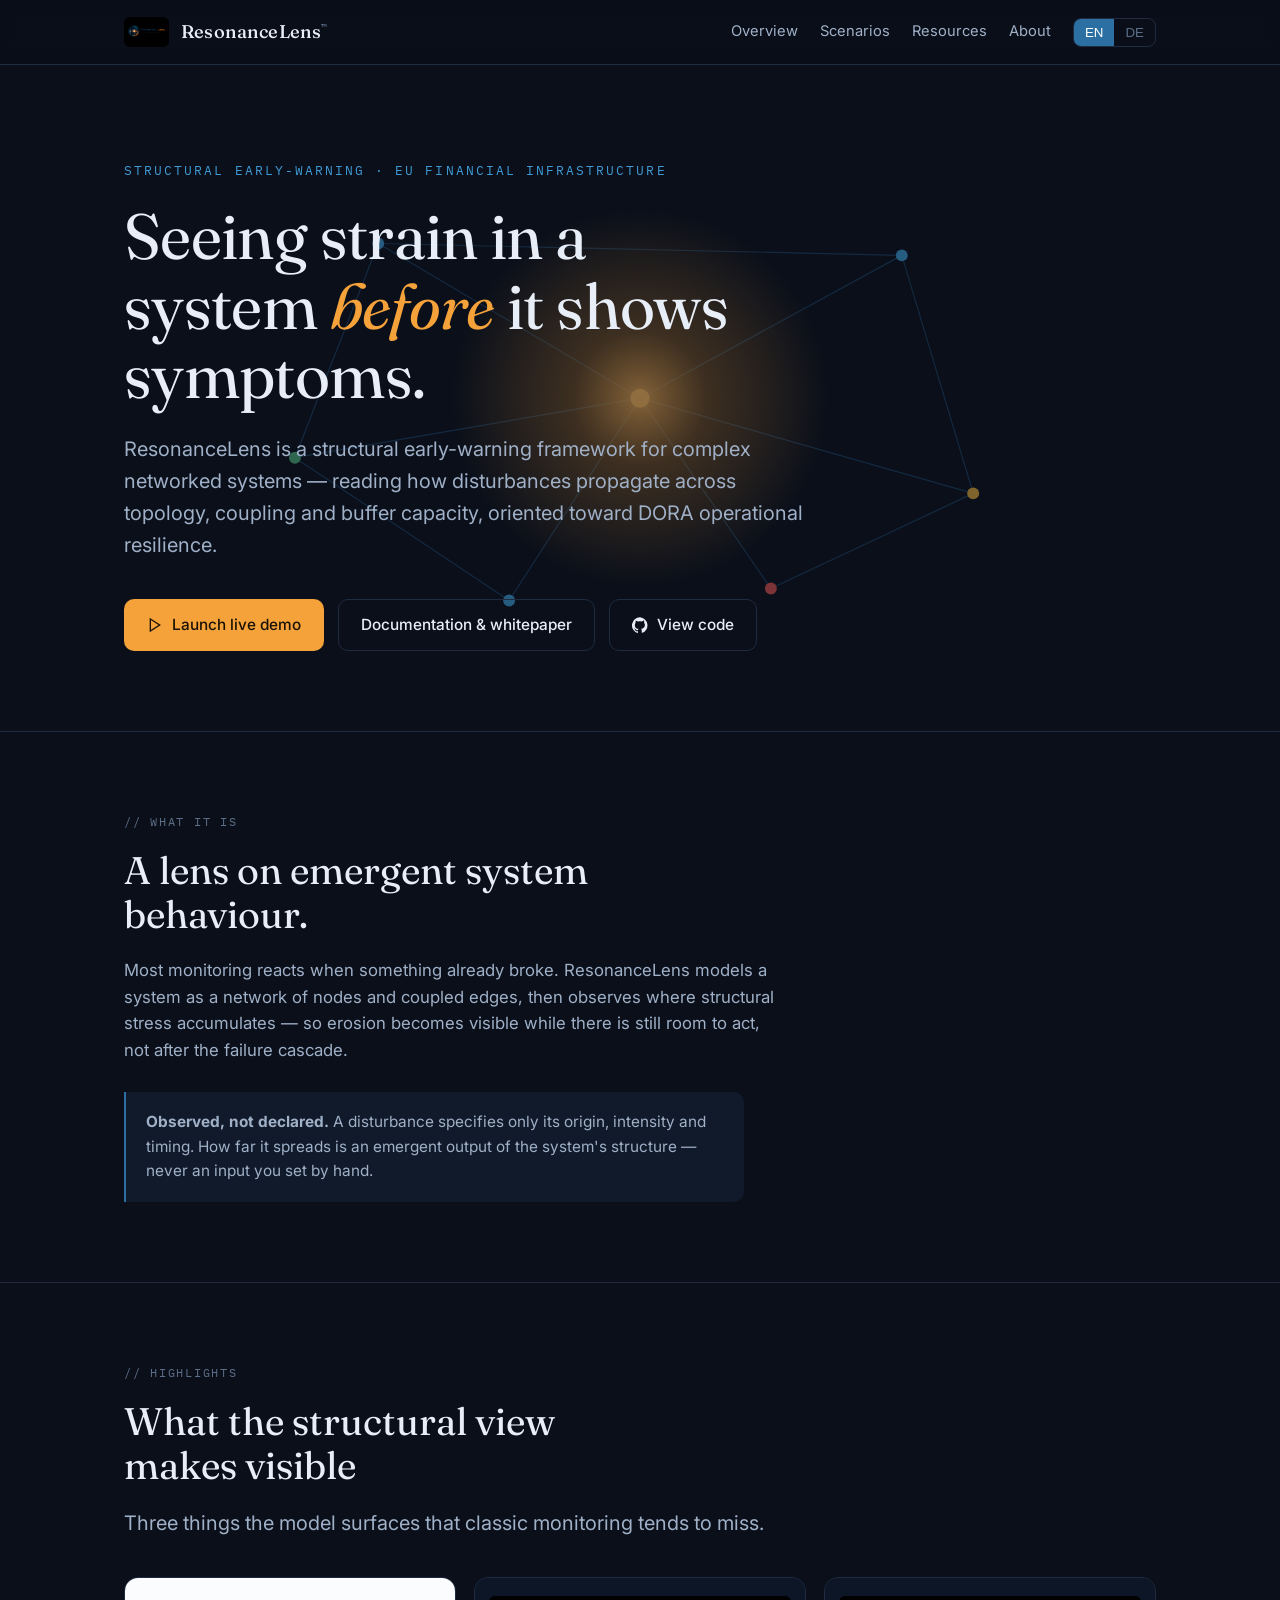
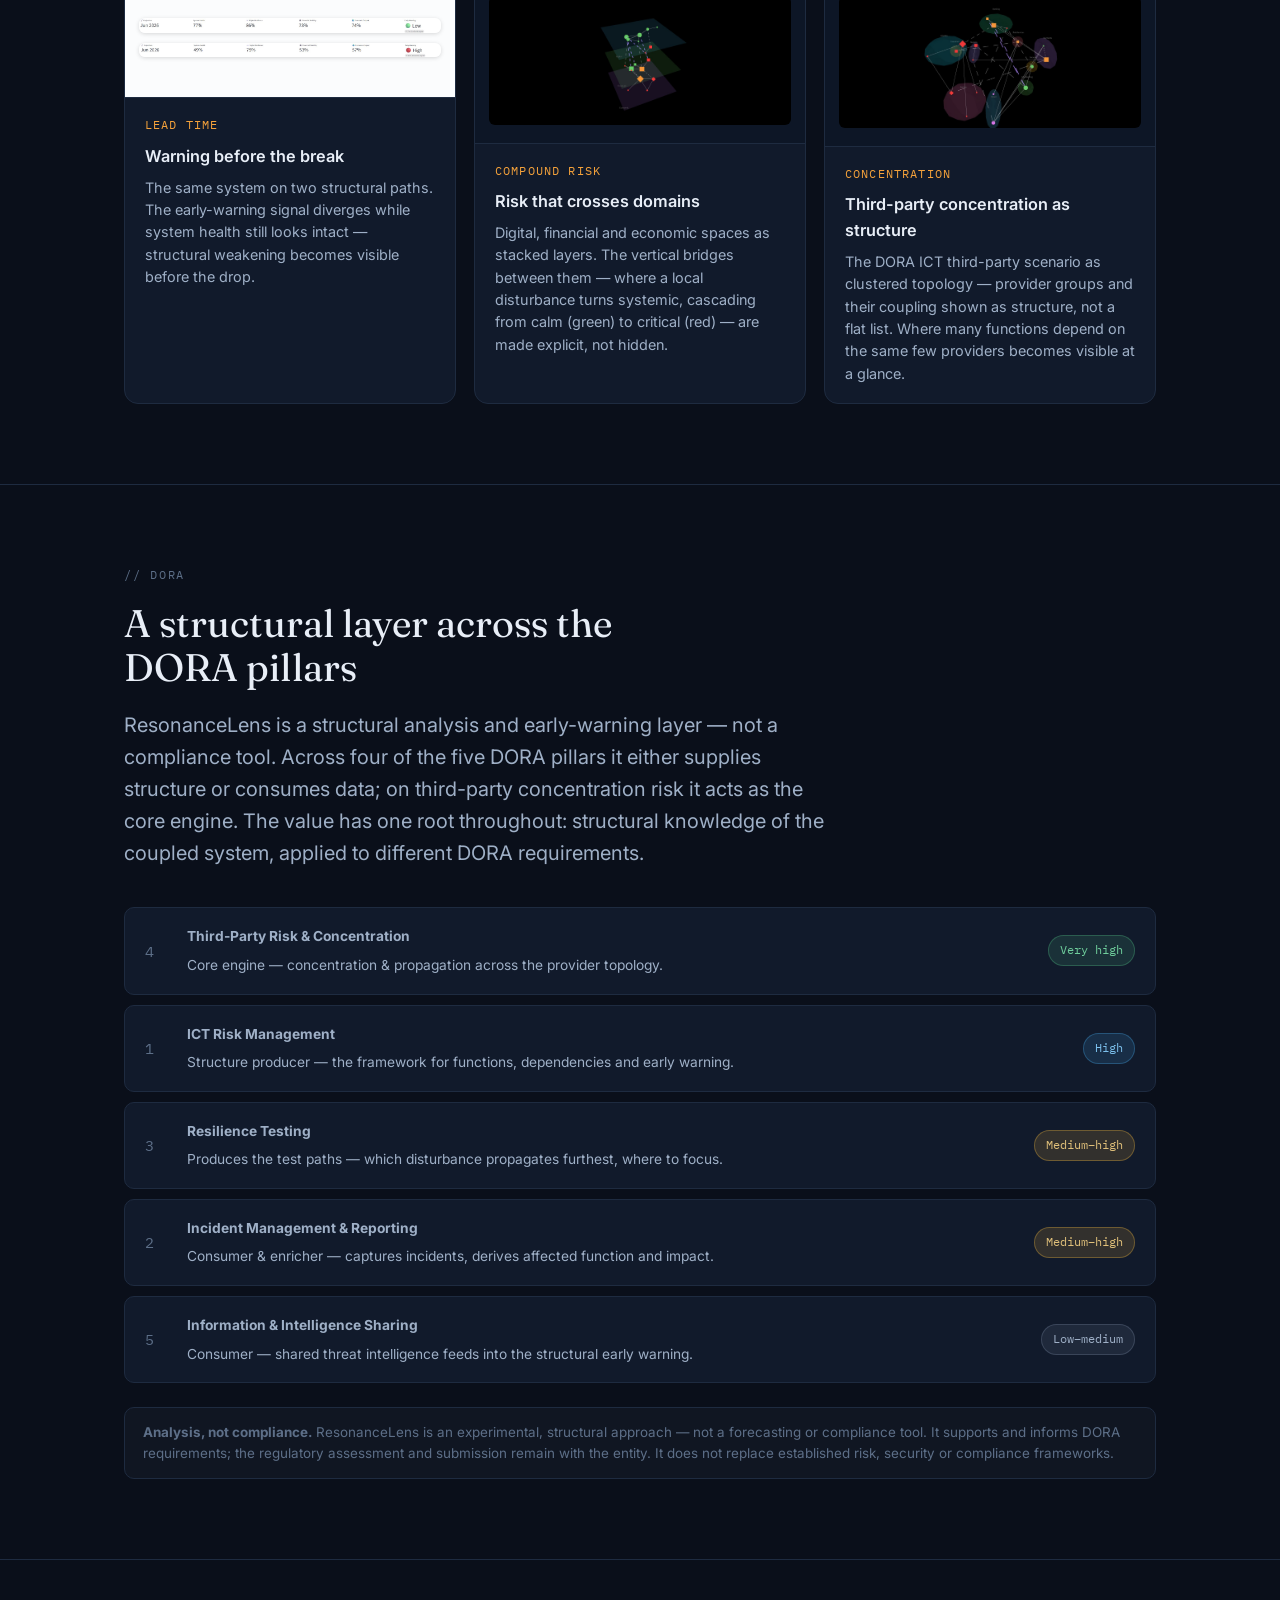
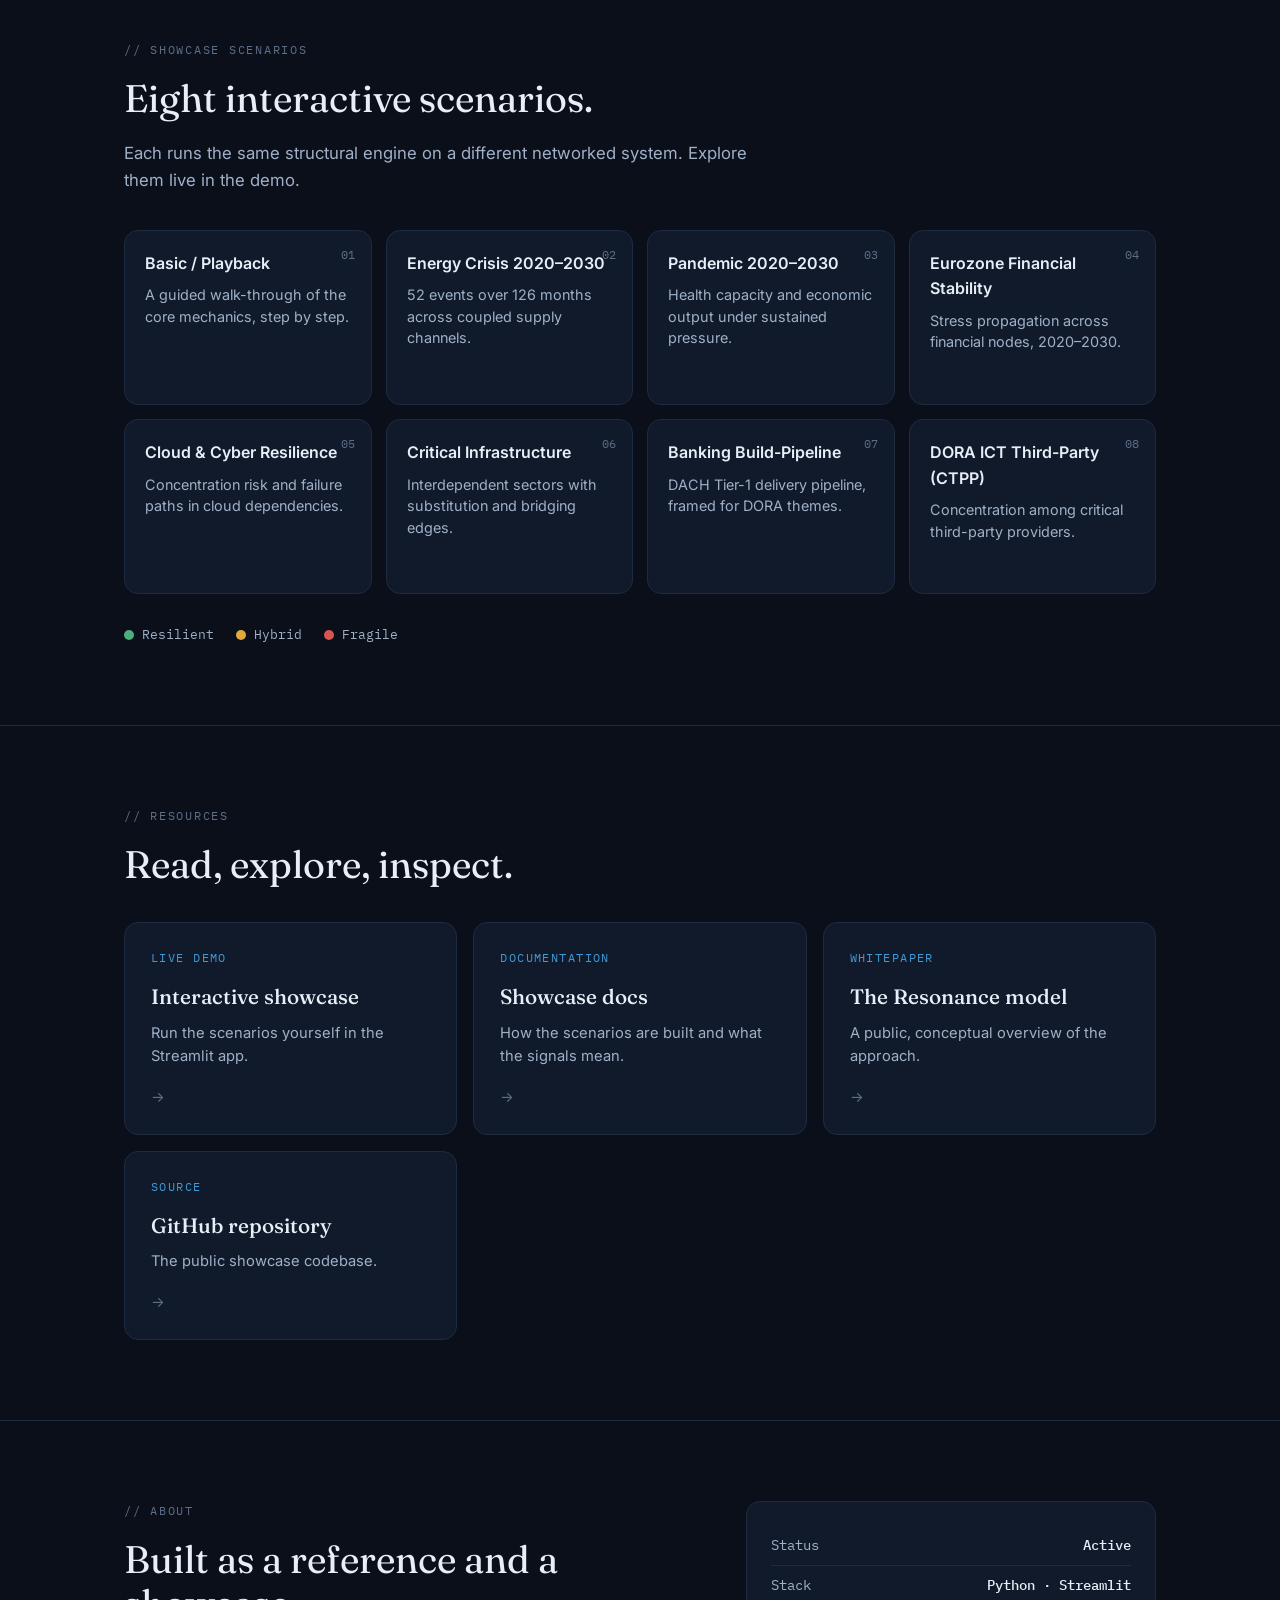
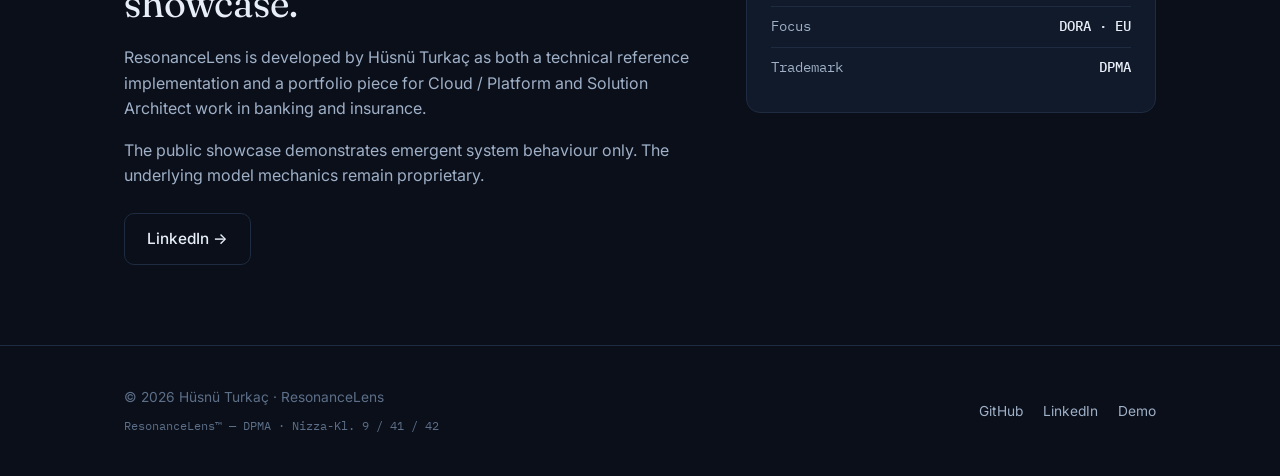
==== commit db3a9b65: "Make scenario cards clickable links to the demo" ====
--- a/index.html
+++ b/index.html
@@ -127,14 +127,17 @@
 /* ---------- scenario grid ---------- */
 .grid{display:grid;grid-template-columns:repeat(auto-fill,minmax(230px,1fr));gap:14px;margin-top:36px}
 .card{
+  display:block;color:inherit;
   background:var(--bg-soft);border:1px solid var(--line);border-radius:var(--radius);
   padding:20px;transition:.18s;position:relative;overflow:hidden;
 }
-.card:hover{border-color:var(--cool-deep);transform:translateY(-2px)}
+.card:hover{border-color:var(--cool);transform:translateY(-2px)}
 .card .dot{width:9px;height:9px;border-radius:50%;display:inline-block;margin-right:8px}
 .card h3{font-size:1rem;font-weight:600;margin-bottom:8px;display:flex;align-items:center}
 .card p{font-size:.9rem;color:var(--ink-dim);line-height:1.5}
 .card .idx{position:absolute;top:14px;right:16px;font-family:"IBM Plex Mono",monospace;font-size:.75rem;color:var(--ink-faint)}
+.card .go{margin-top:12px;font-family:"IBM Plex Mono",monospace;font-size:.74rem;color:var(--cool);opacity:0;transform:translateX(-4px);transition:.18s}
+.card:hover .go{opacity:1;transform:translateX(0)}
 
 /* path legend */
 .legend{display:flex;gap:22px;flex-wrap:wrap;margin-top:30px;font-family:"IBM Plex Mono",monospace;font-size:.82rem;color:var(--ink-dim)}
@@ -416,14 +419,14 @@
       </p>
 
       <div class="grid">
-        <div class="card"><span class="idx">01</span><h3><span data-lang="en">Basic / Playback</span><span data-lang="de">Basis / Playback</span></h3><p><span data-lang="en">A guided walk-through of the core mechanics, step by step.</span><span data-lang="de">Eine geführte Einführung in die Kernmechanik, Schritt für Schritt.</span></p></div>
-        <div class="card"><span class="idx">02</span><h3><span data-lang="en">Energy Crisis 2020–2030</span><span data-lang="de">Energiekrise 2020–2030</span></h3><p><span data-lang="en">52 events over 126 months across coupled supply channels.</span><span data-lang="de">52 Ereignisse über 126 Monate über gekoppelte Versorgungskanäle.</span></p></div>
-        <div class="card"><span class="idx">03</span><h3><span data-lang="en">Pandemic 2020–2030</span><span data-lang="de">Pandemie 2020–2030</span></h3><p><span data-lang="en">Health capacity and economic output under sustained pressure.</span><span data-lang="de">Gesundheitskapazität und Wirtschaftsleistung unter Dauerdruck.</span></p></div>
-        <div class="card"><span class="idx">04</span><h3><span data-lang="en">Eurozone Financial Stability</span><span data-lang="de">Eurozone-Finanzstabilität</span></h3><p><span data-lang="en">Stress propagation across financial nodes, 2020–2030.</span><span data-lang="de">Stressausbreitung über Finanzknoten, 2020–2030.</span></p></div>
-        <div class="card"><span class="idx">05</span><h3><span data-lang="en">Cloud &amp; Cyber Resilience</span><span data-lang="de">Cloud- &amp; Cyber-Resilienz</span></h3><p><span data-lang="en">Concentration risk and failure paths in cloud dependencies.</span><span data-lang="de">Konzentrationsrisiko und Ausfallpfade in Cloud-Abhängigkeiten.</span></p></div>
-        <div class="card"><span class="idx">06</span><h3><span data-lang="en">Critical Infrastructure</span><span data-lang="de">Kritische Infrastruktur</span></h3><p><span data-lang="en">Interdependent sectors with substitution and bridging edges.</span><span data-lang="de">Interdependente Sektoren mit Substitutions- und Brückenkanten.</span></p></div>
-        <div class="card"><span class="idx">07</span><h3><span data-lang="en">Banking Build-Pipeline</span><span data-lang="de">Banking-Build-Pipeline</span></h3><p><span data-lang="en">DACH Tier-1 delivery pipeline, framed for DORA themes.</span><span data-lang="de">DACH-Tier-1-Delivery-Pipeline, ausgerichtet auf DORA-Themen.</span></p></div>
-        <div class="card"><span class="idx">08</span><h3><span data-lang="en">DORA ICT Third-Party (CTPP)</span><span data-lang="de">DORA IKT-Drittparteien (CTPP)</span></h3><p><span data-lang="en">Concentration among critical third-party providers.</span><span data-lang="de">Konzentration unter kritischen Drittdienstleistern.</span></p></div>
+        <a class="card" href="https://resonancelens.streamlit.app/" target="_blank" rel="noopener"><span class="idx">01</span><h3><span data-lang="en">Basic / Playback</span><span data-lang="de">Basis / Playback</span></h3><p><span data-lang="en">A guided walk-through of the core mechanics, step by step.</span><span data-lang="de">Eine geführte Einführung in die Kernmechanik, Schritt für Schritt.</span></p><div class="go"><span data-lang="en">Open in demo →</span><span data-lang="de">In der Demo öffnen →</span></div></a>
+        <a class="card" href="https://resonancelens.streamlit.app/" target="_blank" rel="noopener"><span class="idx">02</span><h3><span data-lang="en">Energy Crisis 2020–2030</span><span data-lang="de">Energiekrise 2020–2030</span></h3><p><span data-lang="en">52 events over 126 months across coupled supply channels.</span><span data-lang="de">52 Ereignisse über 126 Monate über gekoppelte Versorgungskanäle.</span></p><div class="go"><span data-lang="en">Open in demo →</span><span data-lang="de">In der Demo öffnen →</span></div></a>
+        <a class="card" href="https://resonancelens.streamlit.app/" target="_blank" rel="noopener"><span class="idx">03</span><h3><span data-lang="en">Pandemic 2020–2030</span><span data-lang="de">Pandemie 2020–2030</span></h3><p><span data-lang="en">Health capacity and economic output under sustained pressure.</span><span data-lang="de">Gesundheitskapazität und Wirtschaftsleistung unter Dauerdruck.</span></p><div class="go"><span data-lang="en">Open in demo →</span><span data-lang="de">In der Demo öffnen →</span></div></a>
+        <a class="card" href="https://resonancelens.streamlit.app/" target="_blank" rel="noopener"><span class="idx">04</span><h3><span data-lang="en">Eurozone Financial Stability</span><span data-lang="de">Eurozone-Finanzstabilität</span></h3><p><span data-lang="en">Stress propagation across financial nodes, 2020–2030.</span><span data-lang="de">Stressausbreitung über Finanzknoten, 2020–2030.</span></p><div class="go"><span data-lang="en">Open in demo →</span><span data-lang="de">In der Demo öffnen →</span></div></a>
+        <a class="card" href="https://resonancelens.streamlit.app/" target="_blank" rel="noopener"><span class="idx">05</span><h3><span data-lang="en">Cloud &amp; Cyber Resilience</span><span data-lang="de">Cloud- &amp; Cyber-Resilienz</span></h3><p><span data-lang="en">Concentration risk and failure paths in cloud dependencies.</span><span data-lang="de">Konzentrationsrisiko und Ausfallpfade in Cloud-Abhängigkeiten.</span></p><div class="go"><span data-lang="en">Open in demo →</span><span data-lang="de">In der Demo öffnen →</span></div></a>
+        <a class="card" href="https://resonancelens.streamlit.app/" target="_blank" rel="noopener"><span class="idx">06</span><h3><span data-lang="en">Critical Infrastructure</span><span data-lang="de">Kritische Infrastruktur</span></h3><p><span data-lang="en">Interdependent sectors with substitution and bridging edges.</span><span data-lang="de">Interdependente Sektoren mit Substitutions- und Brückenkanten.</span></p><div class="go"><span data-lang="en">Open in demo →</span><span data-lang="de">In der Demo öffnen →</span></div></a>
+        <a class="card" href="https://resonancelens.streamlit.app/" target="_blank" rel="noopener"><span class="idx">07</span><h3><span data-lang="en">Banking Build-Pipeline</span><span data-lang="de">Banking-Build-Pipeline</span></h3><p><span data-lang="en">DACH Tier-1 delivery pipeline, framed for DORA themes.</span><span data-lang="de">DACH-Tier-1-Delivery-Pipeline, ausgerichtet auf DORA-Themen.</span></p><div class="go"><span data-lang="en">Open in demo →</span><span data-lang="de">In der Demo öffnen →</span></div></a>
+        <a class="card" href="https://resonancelens.streamlit.app/" target="_blank" rel="noopener"><span class="idx">08</span><h3><span data-lang="en">DORA ICT Third-Party (CTPP)</span><span data-lang="de">DORA IKT-Drittparteien (CTPP)</span></h3><p><span data-lang="en">Concentration among critical third-party providers.</span><span data-lang="de">Konzentration unter kritischen Drittdienstleistern.</span></p><div class="go"><span data-lang="en">Open in demo →</span><span data-lang="de">In der Demo öffnen →</span></div></a>
       </div>
 
       <div class="legend">
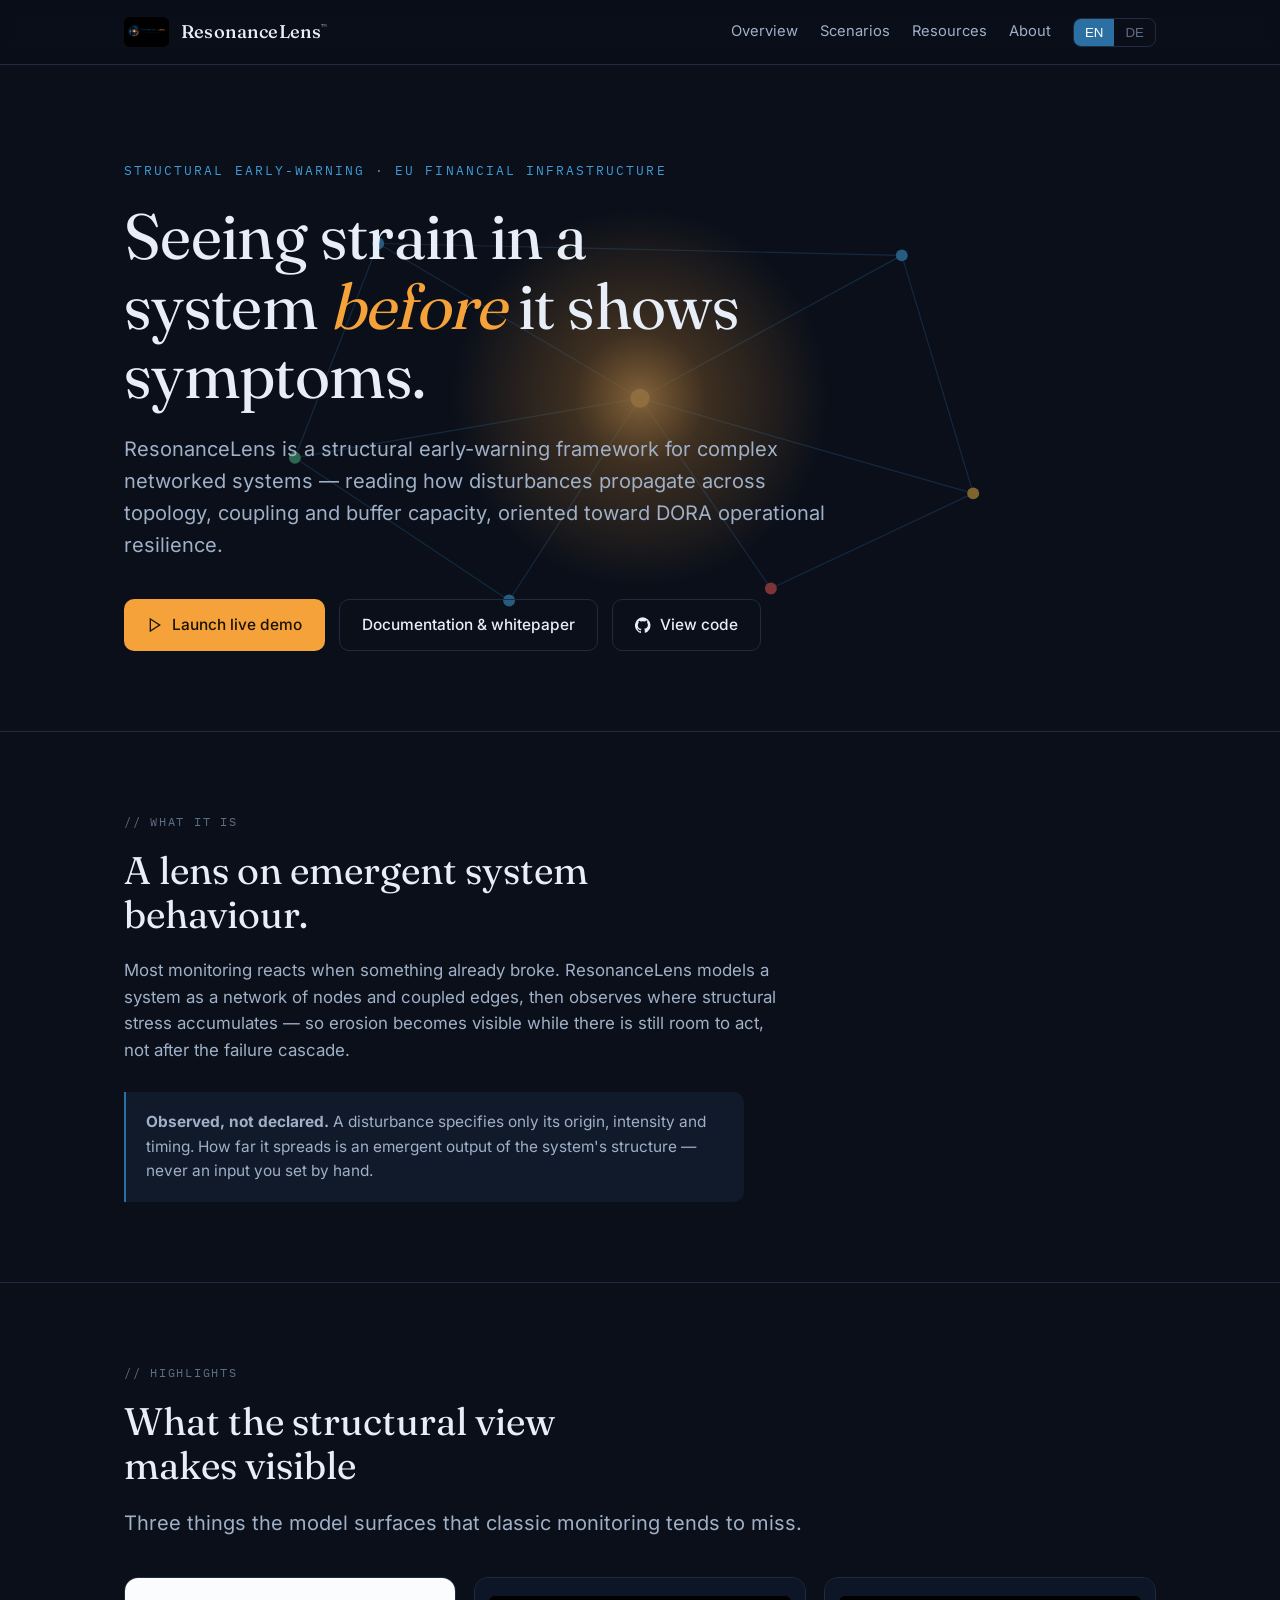
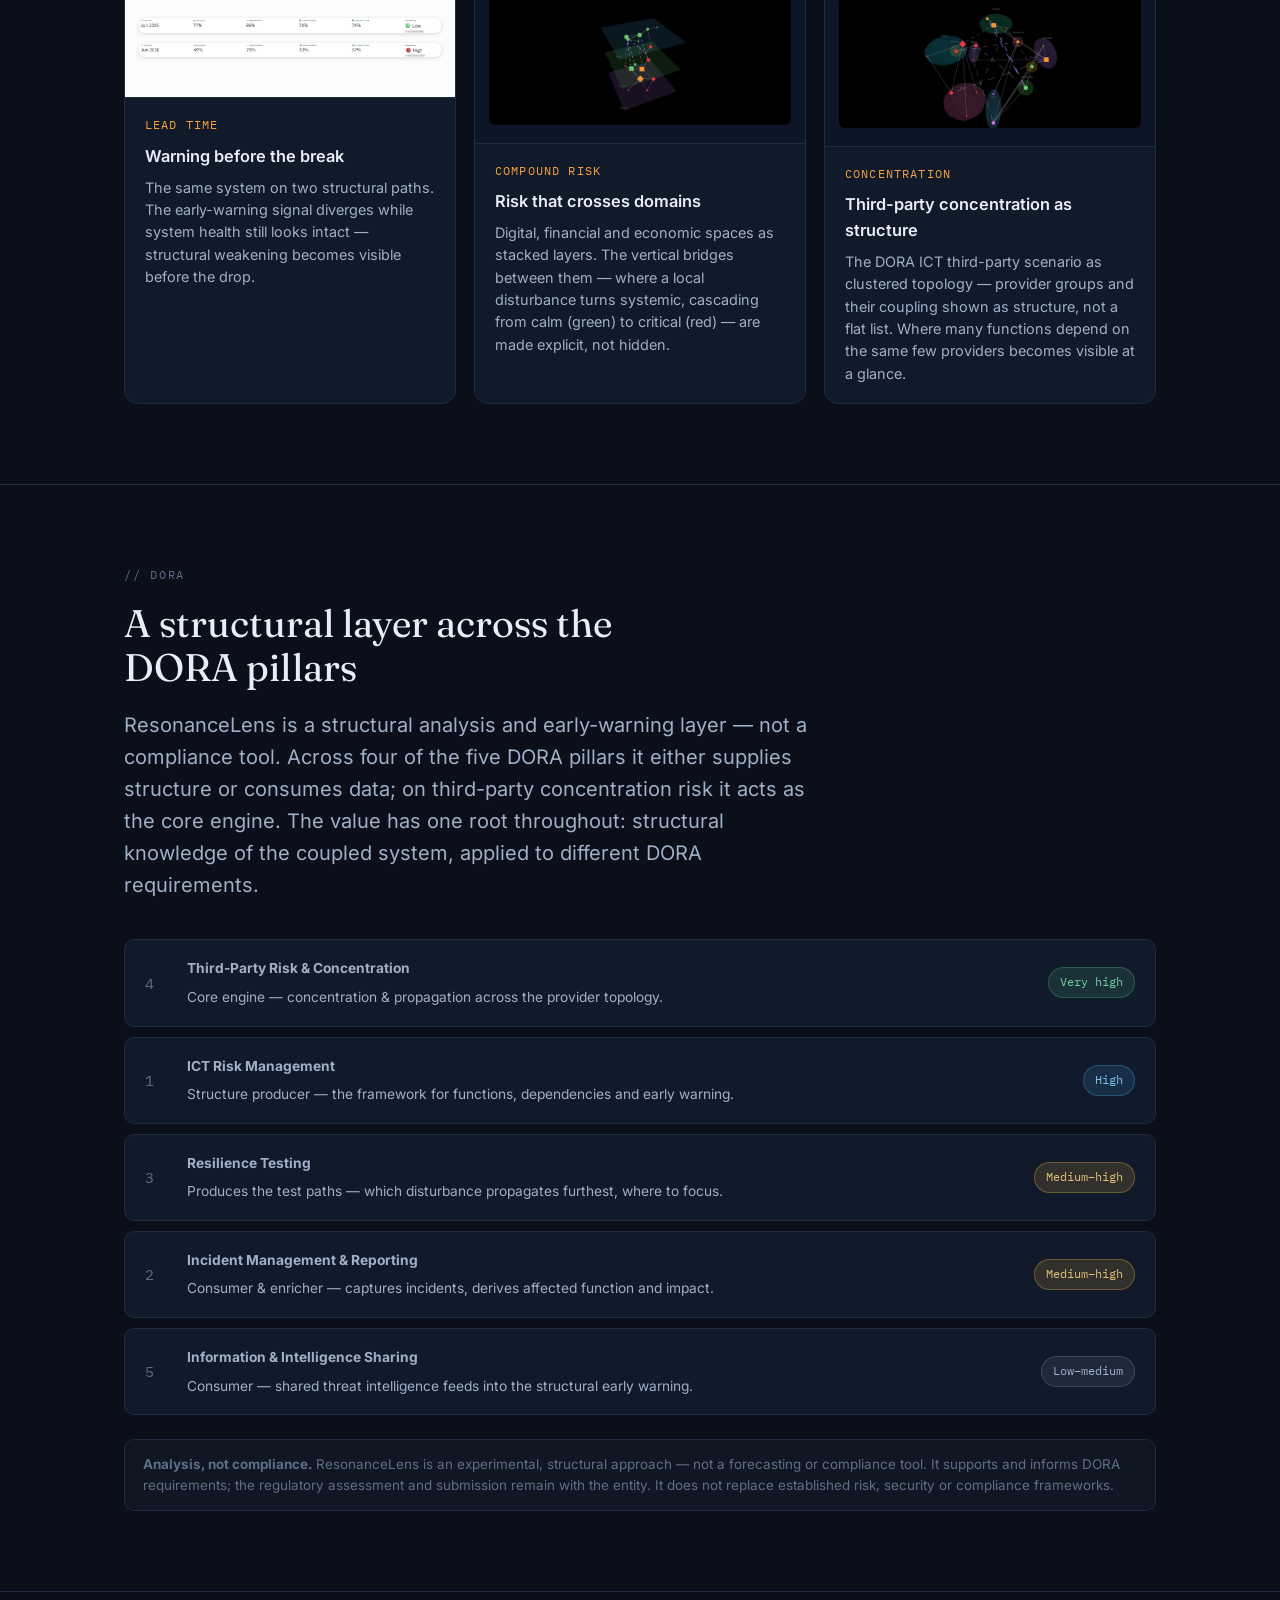
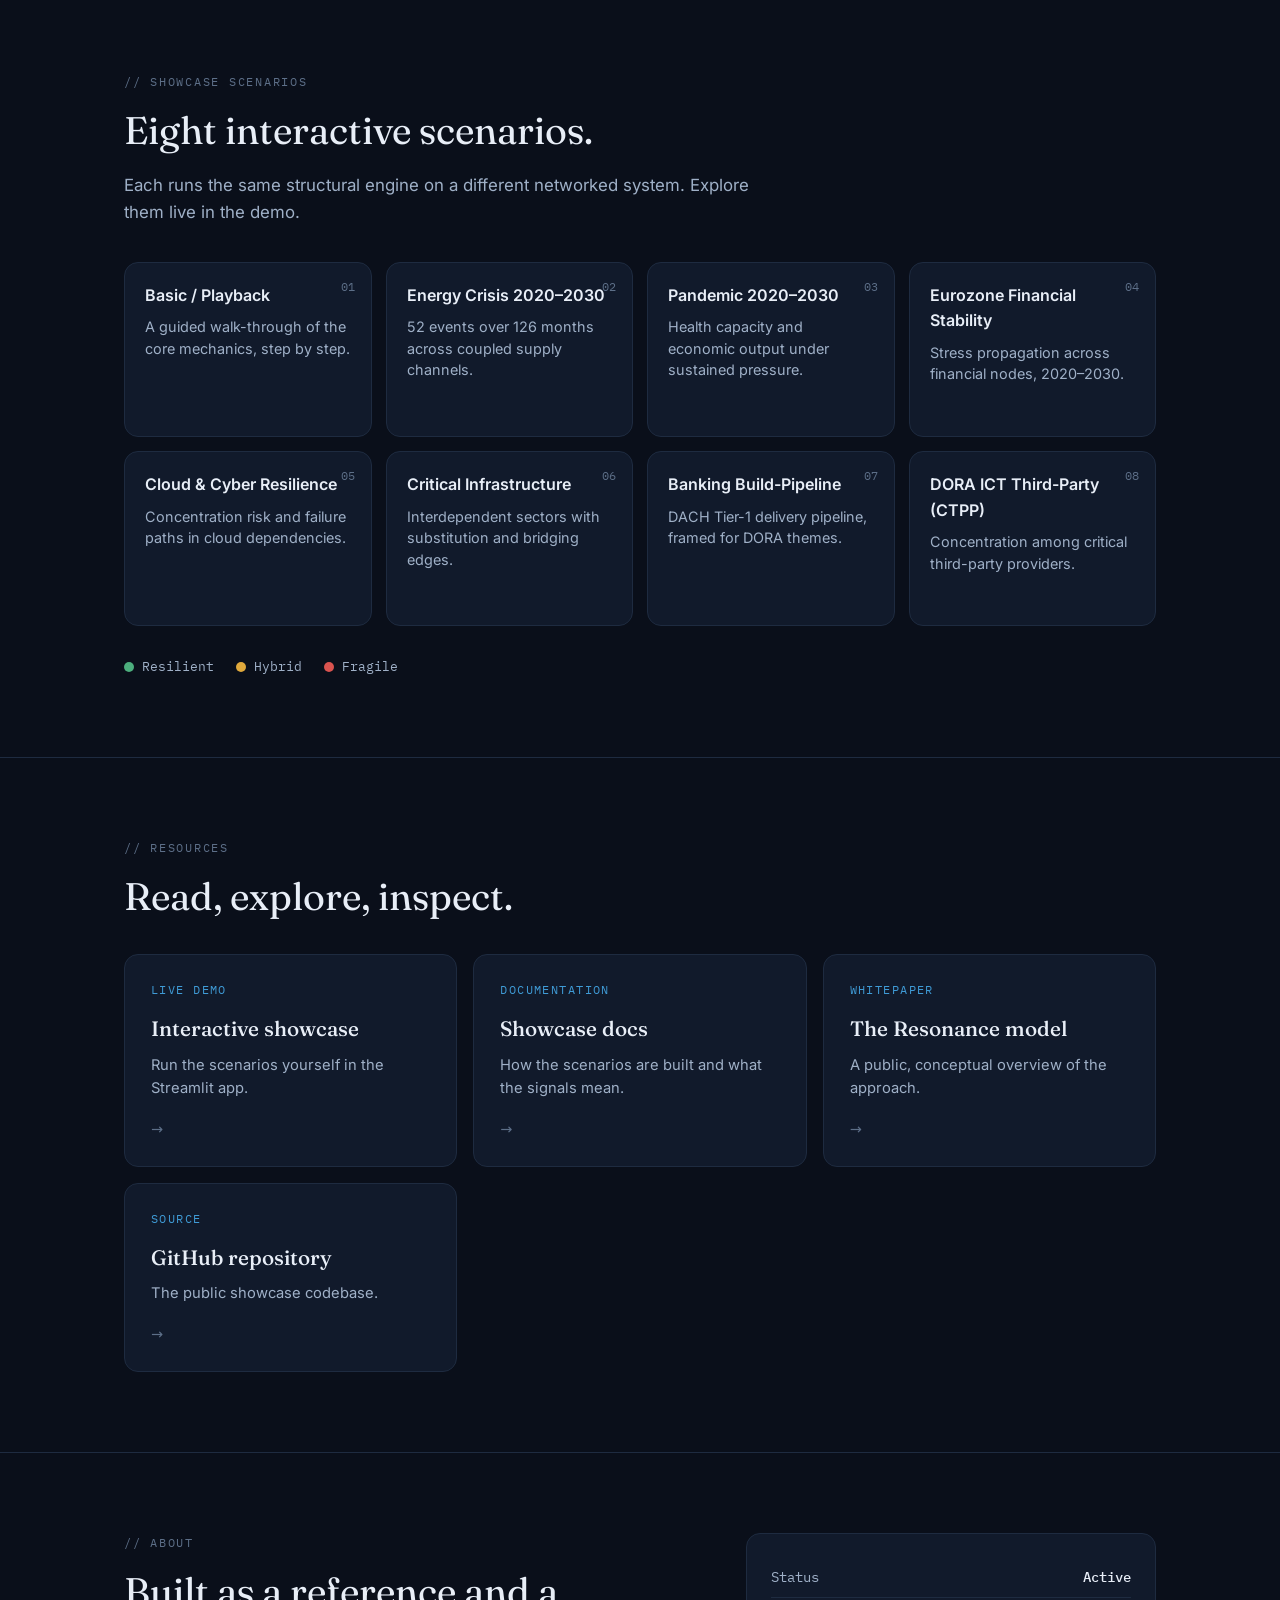
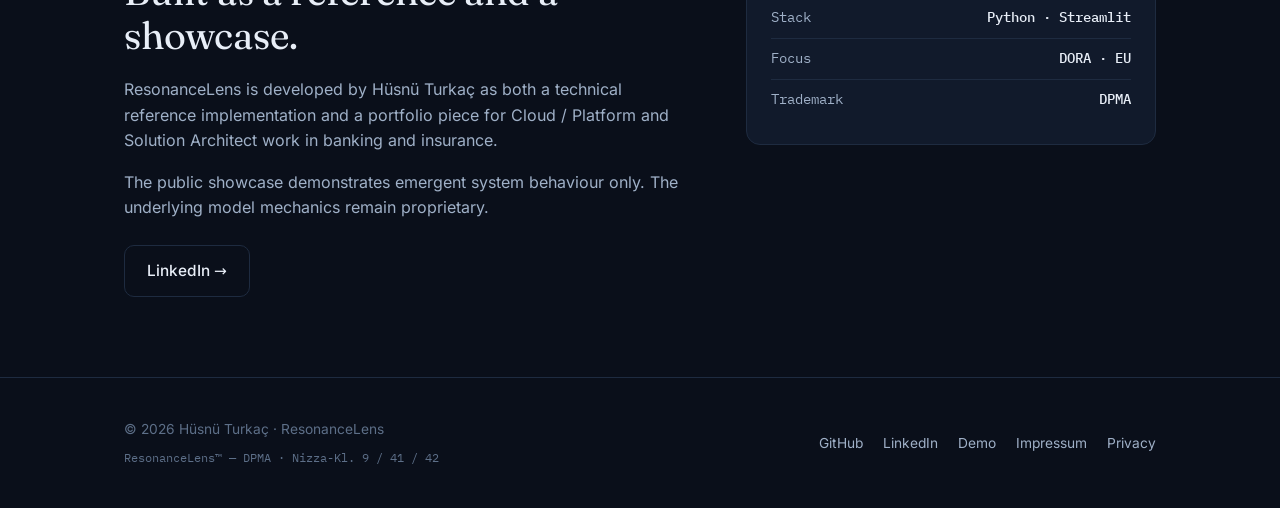
==== commit 125e61e1: "Impressum, Datenschutzerklärung und lokale Schriften - impressum.html (Angaben nach § 5 DDG, § 18 Ab" ====
--- a/index.html
+++ b/index.html
@@ -18,9 +18,7 @@
 <meta property="og:type" content="website" />
 
 <!-- Fonts: Fraunces (display serif), Inter (body), IBM Plex Mono (data/labels) -->
-<link rel="preconnect" href="https://fonts.googleapis.com" />
-<link rel="preconnect" href="https://fonts.gstatic.com" crossorigin />
-<link href="https://fonts.googleapis.com/css2?family=Fraunces:opsz,wght@9..144,400;9..144,500;9..144,600&family=Inter:wght@400;500;600&family=IBM+Plex+Mono:wght@400;500&display=swap" rel="stylesheet" />
+<link rel="stylesheet" href="assets/fonts.css" />
 
 <style>
 :root{
@@ -515,6 +513,8 @@
       <a href="https://github.com/huesnue/resonancelens-showcase" target="_blank" rel="noopener">GitHub</a>
       <a href="https://www.linkedin.com/in/huesnue-turkac" target="_blank" rel="noopener">LinkedIn</a>
       <a href="https://resonancelens.streamlit.app/" target="_blank" rel="noopener">Demo</a>
+      <a href="impressum.html">Impressum</a>
+      <a href="datenschutz.html"><span data-lang="en">Privacy</span><span data-lang="de">Datenschutz</span></a>
     </div>
   </div>
 </footer>
--- a/assets/fonts.css
+++ b/assets/fonts.css
@@ -0,0 +1,52 @@
+/* ============================================================
+   ResonanceLens — self-hosted web fonts
+   Fraunces, Inter, IBM Plex Mono (SIL Open Font License 1.1,
+   see assets/fonts/LICENSE-*.txt). Served from this site only;
+   no requests to third-party font servers.
+   ============================================================ */
+
+/* Fraunces (variable: weight + optical size) */
+@font-face{
+  font-family:"Fraunces";font-style:normal;font-display:swap;font-weight:100 900;
+  src:url(fonts/fraunces-latin-ext-opsz-normal.woff2) format("woff2-variations"),url(fonts/fraunces-latin-ext-opsz-normal.woff2) format("woff2");
+  unicode-range:U+0100-02BA,U+02BD-02C5,U+02C7-02CC,U+02CE-02D7,U+02DD-02FF,U+0304,U+0308,U+0329,U+1D00-1DBF,U+1E00-1E9F,U+1EF2-1EFF,U+2020,U+20A0-20AB,U+20AD-20C0,U+2113,U+2C60-2C7F,U+A720-A7FF;
+}
+@font-face{
+  font-family:"Fraunces";font-style:normal;font-display:swap;font-weight:100 900;
+  src:url(fonts/fraunces-latin-opsz-normal.woff2) format("woff2-variations"),url(fonts/fraunces-latin-opsz-normal.woff2) format("woff2");
+  unicode-range:U+0000-00FF,U+0131,U+0152-0153,U+02BB-02BC,U+02C6,U+02DA,U+02DC,U+0304,U+0308,U+0329,U+2000-206F,U+20AC,U+2122,U+2191,U+2193,U+2212,U+2215,U+FEFF,U+FFFD;
+}
+
+/* Inter (variable: weight) */
+@font-face{
+  font-family:"Inter";font-style:normal;font-display:swap;font-weight:100 900;
+  src:url(fonts/inter-latin-ext-wght-normal.woff2) format("woff2-variations"),url(fonts/inter-latin-ext-wght-normal.woff2) format("woff2");
+  unicode-range:U+0100-02BA,U+02BD-02C5,U+02C7-02CC,U+02CE-02D7,U+02DD-02FF,U+0304,U+0308,U+0329,U+1D00-1DBF,U+1E00-1E9F,U+1EF2-1EFF,U+2020,U+20A0-20AB,U+20AD-20C0,U+2113,U+2C60-2C7F,U+A720-A7FF;
+}
+@font-face{
+  font-family:"Inter";font-style:normal;font-display:swap;font-weight:100 900;
+  src:url(fonts/inter-latin-wght-normal.woff2) format("woff2-variations"),url(fonts/inter-latin-wght-normal.woff2) format("woff2");
+  unicode-range:U+0000-00FF,U+0131,U+0152-0153,U+02BB-02BC,U+02C6,U+02DA,U+02DC,U+0304,U+0308,U+0329,U+2000-206F,U+20AC,U+2122,U+2191,U+2193,U+2212,U+2215,U+FEFF,U+FFFD;
+}
+
+/* IBM Plex Mono (400, 500) */
+@font-face{
+  font-family:"IBM Plex Mono";font-style:normal;font-display:swap;font-weight:400;
+  src:url(fonts/ibm-plex-mono-latin-ext-400-normal.woff2) format("woff2");
+  unicode-range:U+0100-02BA,U+02BD-02C5,U+02C7-02CC,U+02CE-02D7,U+02DD-02FF,U+0304,U+0308,U+0329,U+1D00-1DBF,U+1E00-1E9F,U+1EF2-1EFF,U+2020,U+20A0-20AB,U+20AD-20C0,U+2113,U+2C60-2C7F,U+A720-A7FF;
+}
+@font-face{
+  font-family:"IBM Plex Mono";font-style:normal;font-display:swap;font-weight:400;
+  src:url(fonts/ibm-plex-mono-latin-400-normal.woff2) format("woff2");
+  unicode-range:U+0000-00FF,U+0131,U+0152-0153,U+02BB-02BC,U+02C6,U+02DA,U+02DC,U+0304,U+0308,U+0329,U+2000-206F,U+20AC,U+2122,U+2191,U+2193,U+2212,U+2215,U+FEFF,U+FFFD;
+}
+@font-face{
+  font-family:"IBM Plex Mono";font-style:normal;font-display:swap;font-weight:500;
+  src:url(fonts/ibm-plex-mono-latin-ext-500-normal.woff2) format("woff2");
+  unicode-range:U+0100-02BA,U+02BD-02C5,U+02C7-02CC,U+02CE-02D7,U+02DD-02FF,U+0304,U+0308,U+0329,U+1D00-1DBF,U+1E00-1E9F,U+1EF2-1EFF,U+2020,U+20A0-20AB,U+20AD-20C0,U+2113,U+2C60-2C7F,U+A720-A7FF;
+}
+@font-face{
+  font-family:"IBM Plex Mono";font-style:normal;font-display:swap;font-weight:500;
+  src:url(fonts/ibm-plex-mono-latin-500-normal.woff2) format("woff2");
+  unicode-range:U+0000-00FF,U+0131,U+0152-0153,U+02BB-02BC,U+02C6,U+02DA,U+02DC,U+0304,U+0308,U+0329,U+2000-206F,U+20AC,U+2122,U+2191,U+2193,U+2212,U+2215,U+FEFF,U+FFFD;
+}
